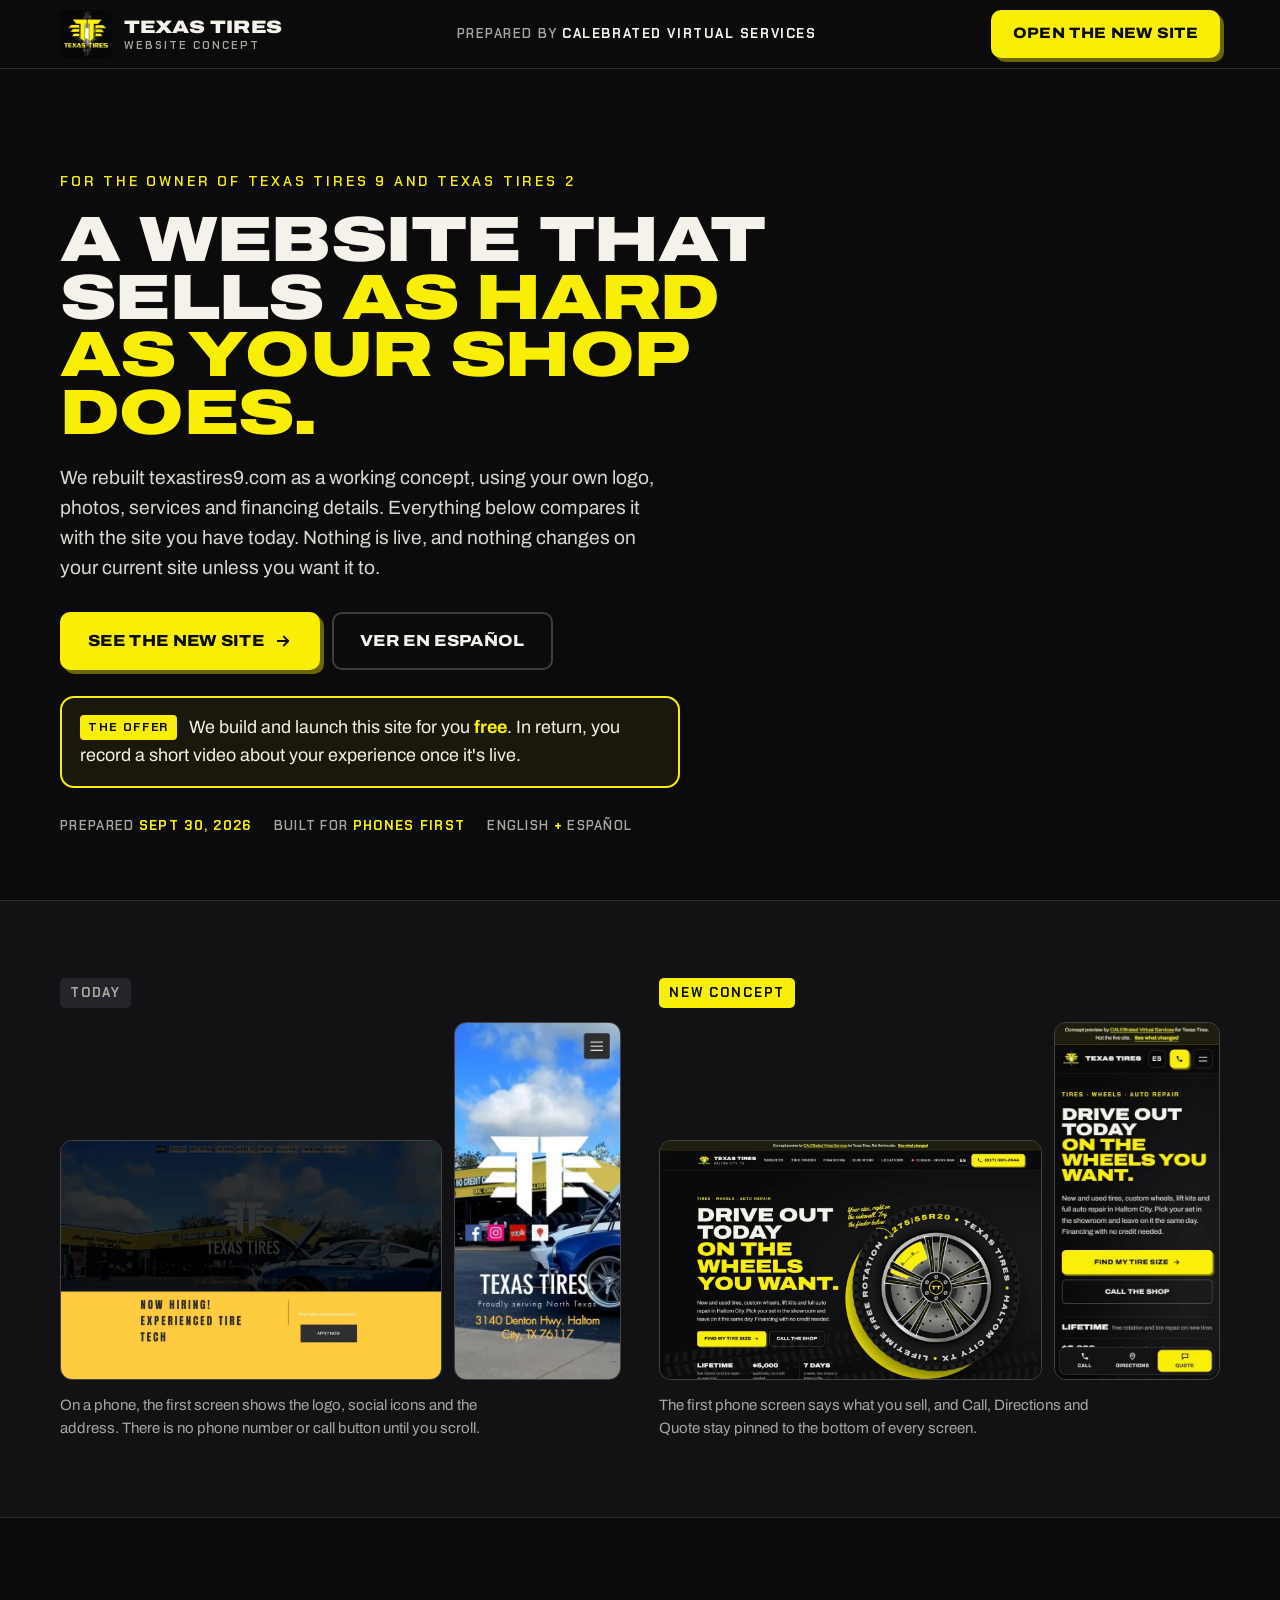
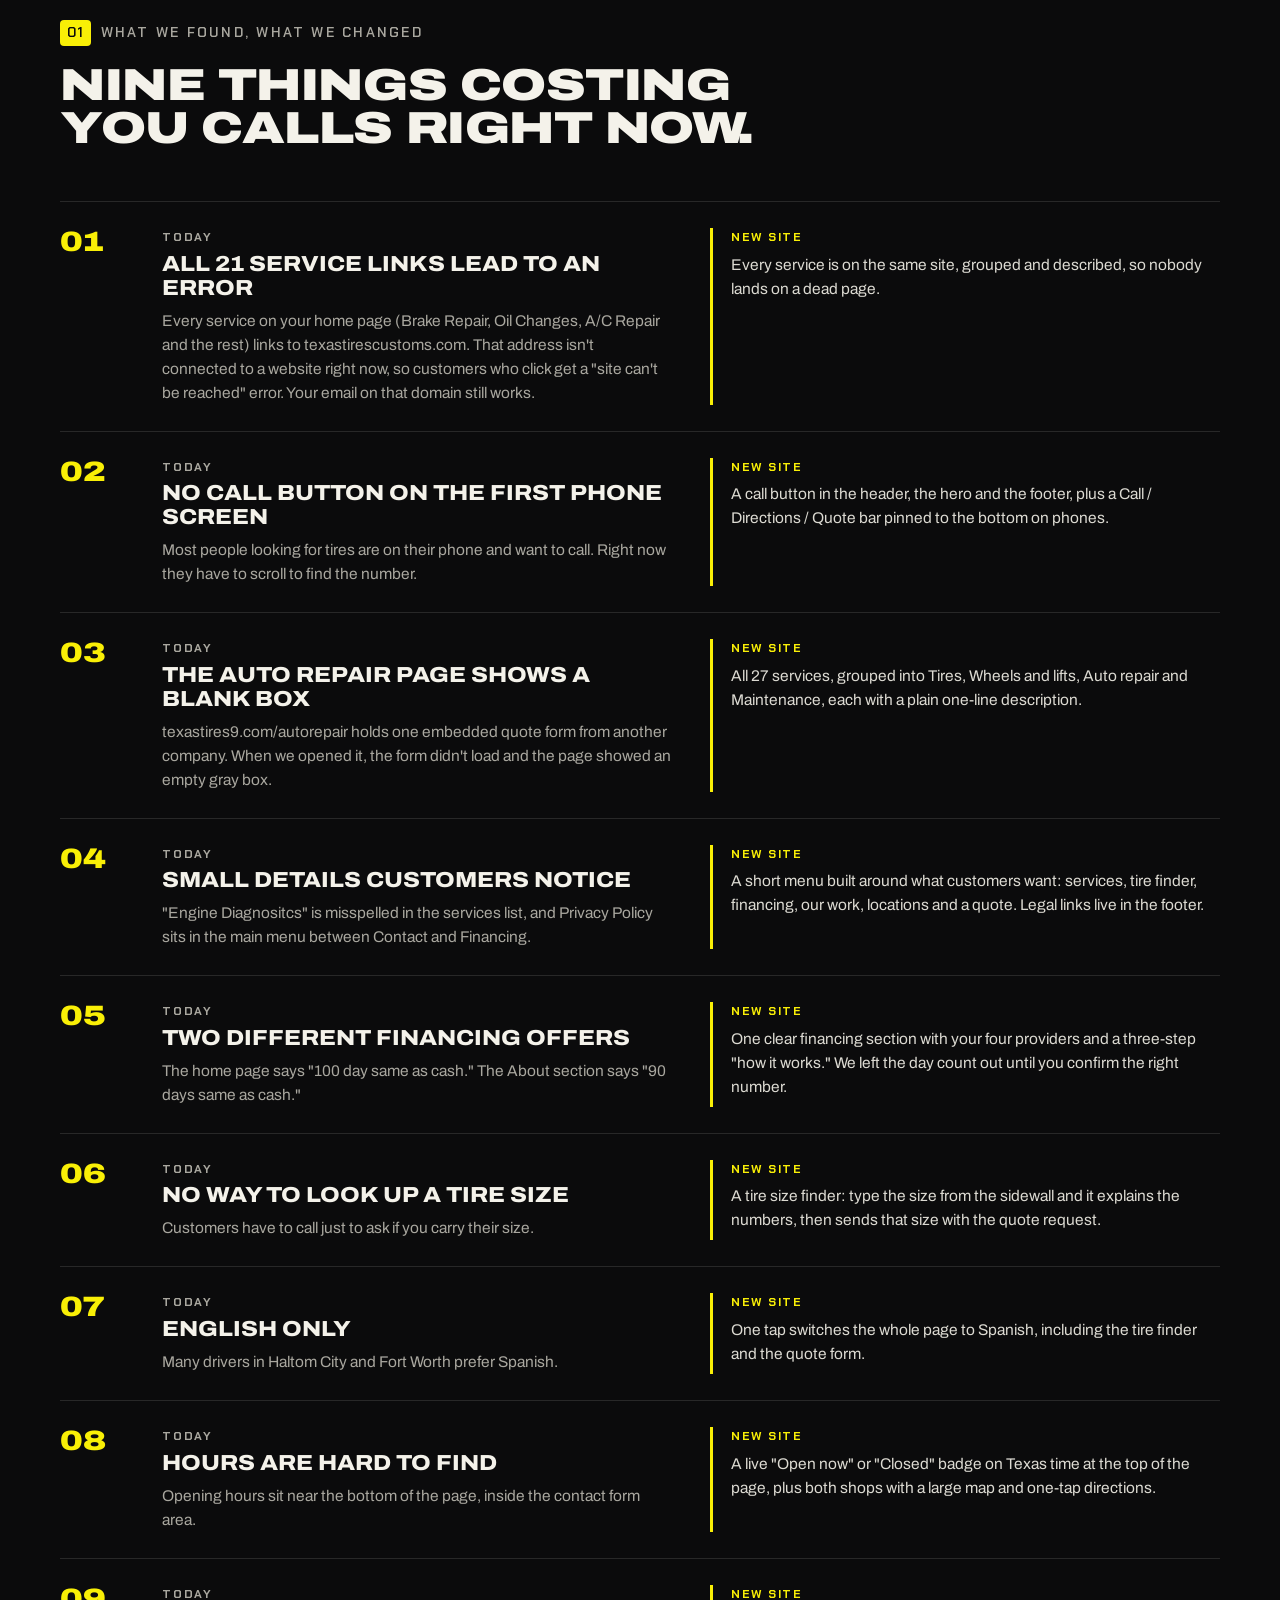
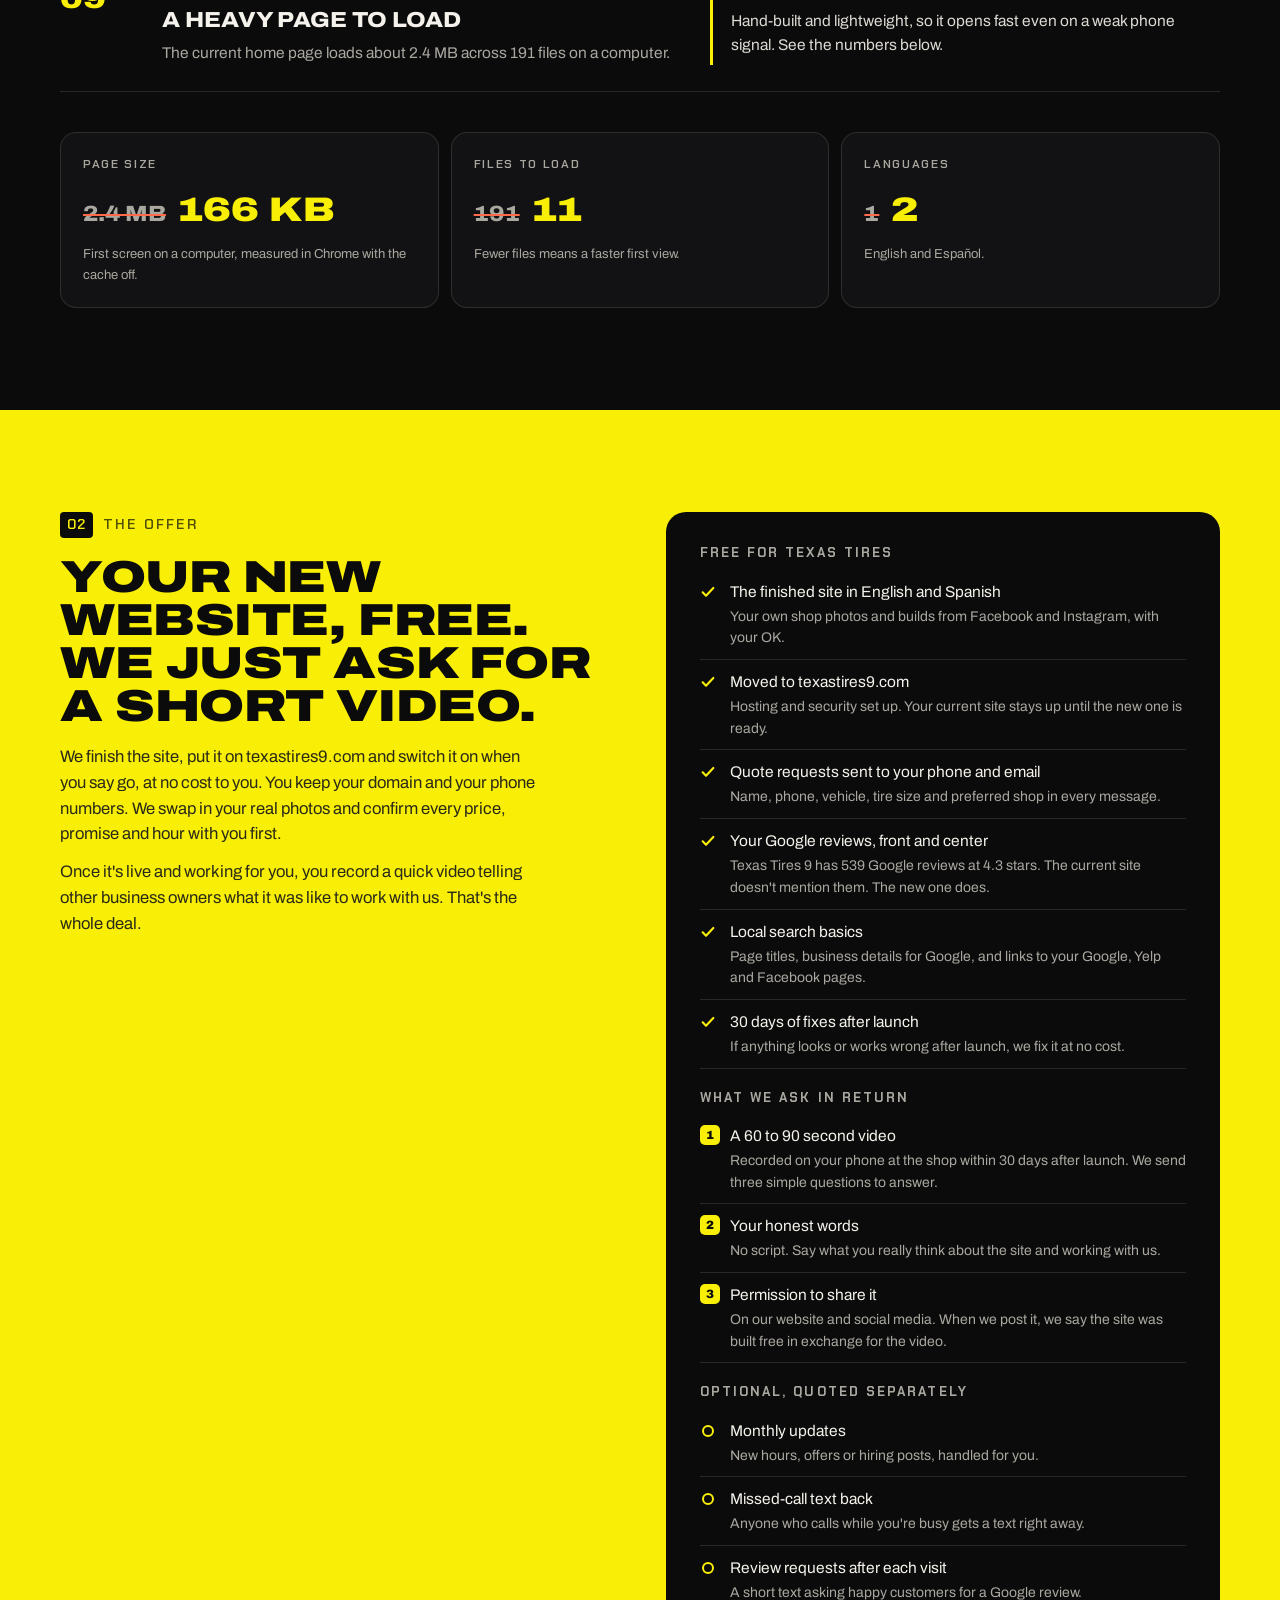
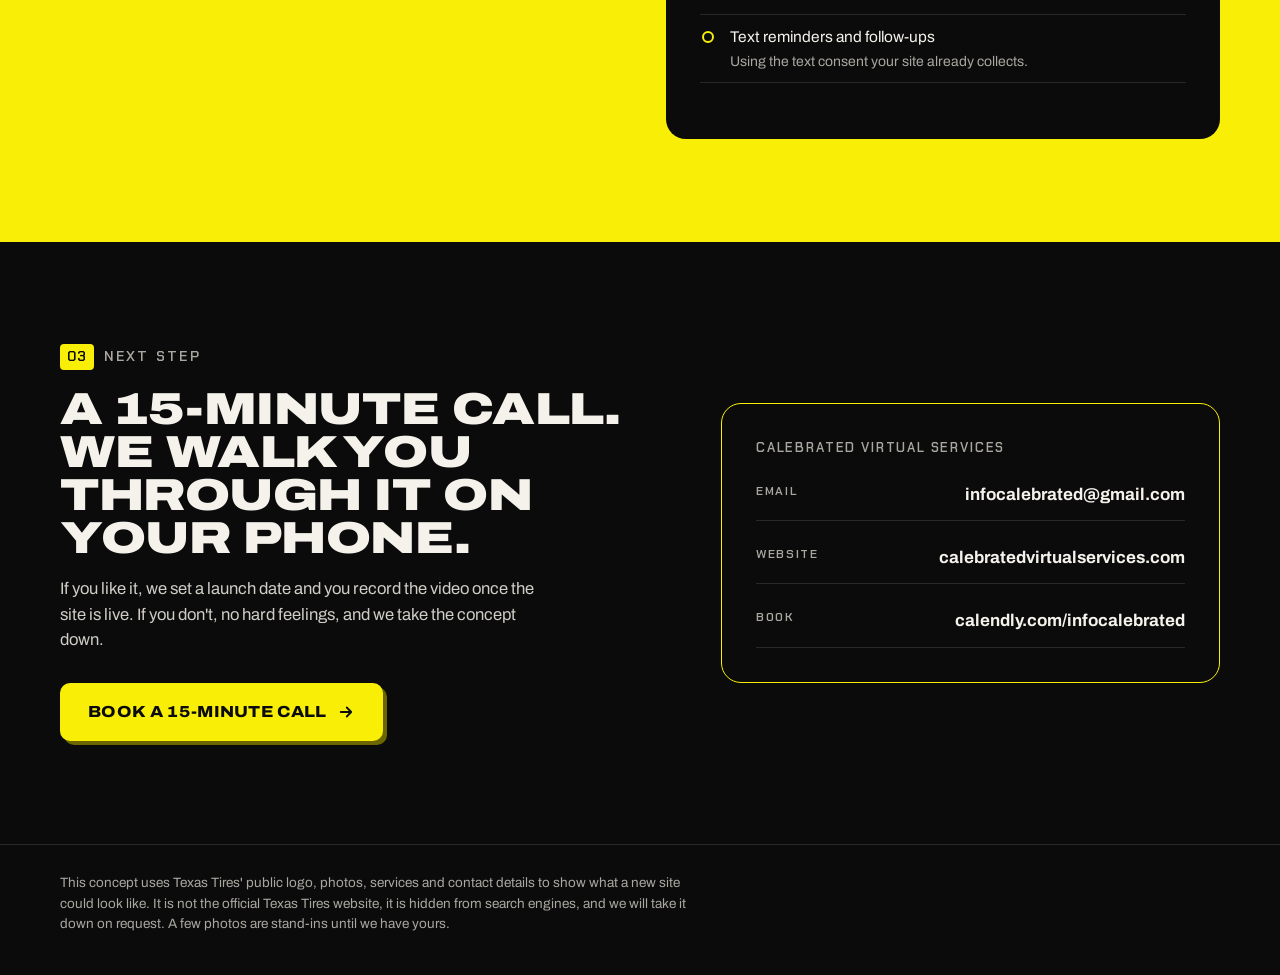
==== pitch.html @ a8a9ee48 "Add Texas Tires website concept and pitch page Spec redesign of texastires9.com with tire size finde" ====
<!doctype html>
<html lang="en">
<head>
<meta charset="utf-8">
<meta name="viewport" content="width=device-width, initial-scale=1">
<title>New Website for Texas Tires | CALEBrated</title>
<meta name="description" content="What changed between the current Texas Tires website and the new concept, and our offer: a free build in exchange for a short video testimonial.">
<meta name="robots" content="noindex, nofollow">
<meta name="theme-color" content="#0b0b0c">
<meta property="og:title" content="A new website for Texas Tires">
<meta property="og:description" content="Before and after, what we fixed, and a free build in exchange for a video testimonial. Prepared by CALEBrated Virtual Services.">
<meta property="og:image" content="/assets/img/og.jpg">
<meta name="twitter:card" content="summary_large_image">
<link rel="icon" href="/favicon.ico?v=2" sizes="any">
<link rel="icon" type="image/png" sizes="32x32" href="/assets/img/icon-32.png?v=2">
<link rel="icon" type="image/png" sizes="192x192" href="/assets/img/icon-192.png?v=2">
<link rel="apple-touch-icon" href="/apple-touch-icon.png?v=2">
<link rel="preconnect" href="https://fonts.googleapis.com">
<link rel="preconnect" href="https://fonts.gstatic.com" crossorigin>
<link rel="stylesheet" href="https://fonts.googleapis.com/css2?family=Archivo:wdth,wght@62..125,400..900&family=Chakra+Petch:wght@500;600;700&family=Yellowtail&display=swap">
<link rel="stylesheet" href="assets/css/styles.css?v=20260930e">
<style>
  .p-top{border-bottom:1px solid var(--line)}
  .p-top .wrap{display:flex;justify-content:space-between;align-items:center;gap:16px;min-height:68px}
  .p-from{font-family:var(--tech);font-weight:600;font-size:13px;letter-spacing:.12em;text-transform:uppercase;color:var(--mute)}
  .p-from b{color:var(--chalk)}
  .p-hero{padding:clamp(56px,8vw,110px) 0 clamp(40px,5vw,64px)}
  .p-hero .display{max-width:15ch;margin:10px 0 22px}
  .p-hero .lede{max-width:56ch}
  .p-meta{display:flex;flex-wrap:wrap;gap:8px 22px;margin-top:28px;font-family:var(--tech);font-weight:600;font-size:13px;letter-spacing:.1em;text-transform:uppercase;color:var(--mute)}
  .p-meta span b{color:var(--hivis)}
  .ba{padding:clamp(40px,6vw,80px) 0;background:var(--asphalt);border-top:1px solid var(--line);border-bottom:1px solid var(--line)}
  .ba-grid{display:grid;grid-template-columns:repeat(2,minmax(0,1fr));gap:clamp(16px,3vw,40px);align-items:start}
  .ba-card{margin:0}
  .ba-card .tag{display:inline-block;font-family:var(--tech);font-weight:700;font-size:13px;letter-spacing:.14em;text-transform:uppercase;padding:5px 10px;border-radius:5px;margin-bottom:14px}
  .ba-card.before .tag{background:var(--steel-2);color:var(--mute)}
  .ba-card.after .tag{background:var(--hivis);color:var(--ink)}
  .ba-shots{display:grid;grid-template-columns:minmax(0,2.3fr) minmax(0,1fr);gap:12px;align-items:end}
  .ba-shots img{border-radius:12px;border:1px solid var(--line-2);width:100%}
  .ba-card figcaption{margin-top:14px;color:var(--mute);font-size:15px;max-width:52ch}
  .fixes{padding:clamp(64px,8vw,110px) 0}
  .fix-list{counter-reset:fix;border-top:1px solid var(--line)}
  .fix{counter-increment:fix;display:grid;grid-template-columns:64px minmax(0,1fr) minmax(0,1fr);gap:clamp(14px,3vw,40px);padding:26px 0;border-bottom:1px solid var(--line)}
  .fix::before{content:counter(fix,decimal-leading-zero);font-family:var(--display);font-weight:900;font-stretch:125%;font-size:28px;color:var(--hivis);line-height:1}
  .fix h3{font-family:var(--display);font-weight:800;font-stretch:112%;text-transform:uppercase;font-size:clamp(18px,1.7vw,22px);line-height:1.1;margin-bottom:8px}
  .fix p{color:var(--mute);font-size:15.5px}
  .fix .now{border-left:3px solid var(--hivis);padding-left:18px}
  .fix .now b{display:block;font-family:var(--tech);font-weight:700;font-size:12px;letter-spacing:.14em;text-transform:uppercase;color:var(--hivis);margin-bottom:6px}
  .fix .now p{color:#dcdad2}
  .fix .was b{display:block;font-family:var(--tech);font-weight:700;font-size:12px;letter-spacing:.14em;text-transform:uppercase;color:var(--mute);margin-bottom:6px}
  .speed{display:grid;grid-template-columns:repeat(3,minmax(0,1fr));gap:12px;margin-top:40px}
  .speed div{border:1px solid var(--line);border-radius:16px;padding:22px;background:var(--asphalt)}
  .speed .k{font-family:var(--tech);font-weight:600;font-size:12px;letter-spacing:.14em;text-transform:uppercase;color:var(--mute)}
  .speed .v{display:flex;align-items:baseline;gap:12px;margin-top:10px;flex-wrap:wrap}
  .speed .old{font-family:var(--display);font-weight:800;font-stretch:112%;font-size:22px;color:var(--mute);text-decoration:line-through;text-decoration-color:#ff6b4a;text-decoration-thickness:2px}
  .speed .new{font-family:var(--display);font-weight:900;font-stretch:125%;font-size:34px;color:var(--hivis)}
  .speed .note{font-size:13px;color:var(--mute);margin-top:8px}
  .offer{background:var(--hivis);color:var(--ink);padding:clamp(64px,8vw,110px) 0}
  .offer-grid{display:grid;grid-template-columns:minmax(0,1fr) minmax(0,1fr);gap:clamp(24px,4vw,56px);align-items:start}
  .offer .h2{color:var(--ink)}
  .offer .body-lg{color:#2a2a18;margin-top:16px}
  .inc{background:var(--ink);color:var(--chalk);border-radius:20px;padding:clamp(22px,3vw,34px)}
  .inc h3{font-family:var(--tech);font-weight:700;font-size:13px;letter-spacing:.16em;text-transform:uppercase;color:var(--mute);margin-bottom:10px}
  .inc ul{margin-bottom:22px}
  .inc li{position:relative;padding:10px 0 10px 30px;border-bottom:1px solid var(--line);font-size:15.5px}
  .inc li::before{content:"";position:absolute;left:0;top:14px;width:16px;height:16px;background:url("data:image/svg+xml,%3Csvg xmlns='http://www.w3.org/2000/svg' viewBox='0 0 24 24'%3E%3Cpath d='M4 12.5l5 5L20 6' fill='none' stroke='%23f9ef06' stroke-width='3.2' stroke-linecap='round' stroke-linejoin='round'/%3E%3C/svg%3E") center/contain no-repeat}
  .inc .addon li::before{background:none;border:2px solid var(--hivis);border-radius:50%;width:12px;height:12px;top:16px;left:2px}
  .inc li span{display:block;color:var(--mute);font-size:14px;margin-top:2px}
  .inc .ask{counter-reset:ask;margin-bottom:22px}
  .inc .ask li{counter-increment:ask}
  .inc .ask li::before{content:counter(ask);background:var(--hivis);color:var(--ink);width:20px;height:20px;border-radius:5px;top:11px;display:grid;place-items:center;font-family:var(--display);font-weight:900;font-size:12px}
  .offer .body-lg+.body-lg{margin-top:12px}
  .offer-flag{margin-top:26px;max-width:62ch;border:2px solid var(--hivis);border-radius:14px;padding:16px 18px;font-size:clamp(16px,1.4vw,18px);color:var(--chalk);background:rgba(249,239,6,.06)}
  .offer-flag b{color:var(--hivis)}
  .offer-tag{display:inline-block;margin-right:8px;font-family:var(--tech);font-weight:700;font-size:12px;letter-spacing:.14em;text-transform:uppercase;background:var(--hivis);color:var(--ink);padding:3px 8px;border-radius:4px;vertical-align:2px}
  .next{padding:clamp(64px,8vw,110px) 0}
  .next-grid{display:grid;grid-template-columns:minmax(0,1.1fr) minmax(0,.9fr);gap:clamp(24px,4vw,56px);align-items:center}
  .contact-card{border:1.5px solid var(--hivis);border-radius:20px;padding:clamp(22px,3vw,34px);display:grid;gap:12px}
  .contact-card a.line{display:flex;justify-content:space-between;gap:12px;padding:12px 0;border-bottom:1px solid var(--line);text-decoration:none}
  .contact-card a.line span{font-family:var(--tech);font-weight:600;font-size:12px;letter-spacing:.14em;text-transform:uppercase;color:var(--mute)}
  .contact-card a.line b{font-weight:700;overflow-wrap:anywhere;text-align:right}
  .contact-card a.line:hover b{color:var(--hivis)}
  .p-foot{border-top:1px solid var(--line);padding:28px 0 40px;color:var(--mute);font-size:13.5px}
  .p-foot p{max-width:80ch}
  @media (max-width:860px){
    .ba-grid,.offer-grid,.next-grid{grid-template-columns:1fr}
    .fix{grid-template-columns:44px 1fr}
    .fix .now{grid-column:2}
    .fix::before{font-size:22px}
    .speed{grid-template-columns:1fr}
    .p-from{display:none}
  }
  @media (max-width:520px){
    .p-top .btn{min-height:40px;padding:0 12px;font-size:12.5px}
    .p-top .brand-text small{display:none}
    .p-top .brand img{width:40px}
    .p-top .brand-text{font-size:14px}
  }
</style>
</head>
<body>
<header class="p-top">
  <div class="wrap">
    <a class="brand" href="index.html" aria-label="Open the new Texas Tires site">
      <img src="assets/img/logo-240.webp" width="56" height="51" alt="">
      <span class="brand-text">Texas Tires<small>Website concept</small></span>
    </a>
    <p class="p-from">Prepared by <b>CALEBrated Virtual Services</b></p>
    <a class="btn btn-hivis" href="index.html">Open the new site</a>
  </div>
</header>

<main>
<section class="p-hero">
  <div class="wrap">
    <p class="kicker">For the owner of Texas Tires 9 and Texas Tires 2</p>
    <h1 class="display">A website that sells <span class="hl">as hard as your shop does.</span></h1>
    <p class="lede">We rebuilt texastires9.com as a working concept, using your own logo, photos, services and financing details. Everything below compares it with the site you have today. Nothing is live, and nothing changes on your current site unless you want it to.</p>
    <div class="cta-row">
      <a class="btn btn-hivis btn-lg" href="index.html"><span>See the new site</span><svg aria-hidden="true" viewBox="0 0 24 24"><path d="M5 12h14M13 6l6 6-6 6"/></svg></a>
      <a class="btn btn-ghost btn-lg" href="index.html?lang=es">Ver en español</a>
    </div>
    <p class="offer-flag"><span class="offer-tag">The offer</span> We build and launch this site for you <b>free</b>. In return, you record a short video about your experience once it's live.</p>
    <div class="p-meta"><span>Prepared <b>Sept 30, 2026</b></span><span>Built for <b>phones first</b></span><span>English <b>+</b> Español</span></div>
  </div>
</section>

<section class="ba" aria-labelledby="ba-title">
  <div class="wrap">
    <h2 id="ba-title" class="sr-only">Before and after</h2>
    <div class="ba-grid">
      <figure class="ba-card before">
        <span class="tag">Today</span>
        <div class="ba-shots">
          <img src="assets/img/pitch/before-desktop.webp" width="1200" height="750" alt="The current Texas Tires website on a computer" loading="lazy" decoding="async">
          <img src="assets/img/pitch/before-mobile.webp" width="390" height="844" alt="The current Texas Tires website on a phone" loading="lazy" decoding="async">
        </div>
        <figcaption>On a phone, the first screen shows the logo, social icons and the address. There is no phone number or call button until you scroll.</figcaption>
      </figure>
      <figure class="ba-card after">
        <span class="tag">New concept</span>
        <div class="ba-shots">
          <img src="assets/img/pitch/after-desktop.webp" width="1200" height="750" alt="The new Texas Tires website concept on a computer" loading="lazy" decoding="async">
          <img src="assets/img/pitch/after-mobile.webp" width="390" height="844" alt="The new Texas Tires website concept on a phone" loading="lazy" decoding="async">
        </div>
        <figcaption>The first phone screen says what you sell, and Call, Directions and Quote stay pinned to the bottom of every screen.</figcaption>
      </figure>
    </div>
  </div>
</section>

<section class="fixes" aria-labelledby="fix-title">
  <div class="wrap">
    <div class="section-head">
      <p class="eyebrow"><span>01</span> <span>What we found, what we changed</span></p>
      <h2 id="fix-title" class="h2">Nine things costing you calls right now.</h2>
    </div>
    <ol class="fix-list">
      <li class="fix"><div class="was"><b>Today</b><h3>All 21 service links lead to an error</h3><p>Every service on your home page (Brake Repair, Oil Changes, A/C Repair and the rest) links to texastirescustoms.com. That address isn't connected to a website right now, so customers who click get a "site can't be reached" error. Your email on that domain still works.</p></div><div class="now"><b>New site</b><p>Every service is on the same site, grouped and described, so nobody lands on a dead page.</p></div></li>
      <li class="fix"><div class="was"><b>Today</b><h3>No call button on the first phone screen</h3><p>Most people looking for tires are on their phone and want to call. Right now they have to scroll to find the number.</p></div><div class="now"><b>New site</b><p>A call button in the header, the hero and the footer, plus a Call / Directions / Quote bar pinned to the bottom on phones.</p></div></li>
      <li class="fix"><div class="was"><b>Today</b><h3>The Auto Repair page shows a blank box</h3><p>texastires9.com/autorepair holds one embedded quote form from another company. When we opened it, the form didn't load and the page showed an empty gray box.</p></div><div class="now"><b>New site</b><p>All 27 services, grouped into Tires, Wheels and lifts, Auto repair and Maintenance, each with a plain one-line description.</p></div></li>
      
      <li class="fix"><div class="was"><b>Today</b><h3>Small details customers notice</h3><p>"Engine Diagnositcs" is misspelled in the services list, and Privacy Policy sits in the main menu between Contact and Financing.</p></div><div class="now"><b>New site</b><p>A short menu built around what customers want: services, tire finder, financing, our work, locations and a quote. Legal links live in the footer.</p></div></li>
      <li class="fix"><div class="was"><b>Today</b><h3>Two different financing offers</h3><p>The home page says "100 day same as cash." The About section says "90 days same as cash."</p></div><div class="now"><b>New site</b><p>One clear financing section with your four providers and a three-step "how it works." We left the day count out until you confirm the right number.</p></div></li>
      <li class="fix"><div class="was"><b>Today</b><h3>No way to look up a tire size</h3><p>Customers have to call just to ask if you carry their size.</p></div><div class="now"><b>New site</b><p>A tire size finder: type the size from the sidewall and it explains the numbers, then sends that size with the quote request.</p></div></li>
      <li class="fix"><div class="was"><b>Today</b><h3>English only</h3><p>Many drivers in Haltom City and Fort Worth prefer Spanish.</p></div><div class="now"><b>New site</b><p>One tap switches the whole page to Spanish, including the tire finder and the quote form.</p></div></li>
      <li class="fix"><div class="was"><b>Today</b><h3>Hours are hard to find</h3><p>Opening hours sit near the bottom of the page, inside the contact form area.</p></div><div class="now"><b>New site</b><p>A live "Open now" or "Closed" badge on Texas time at the top of the page, plus both shops with a large map and one-tap directions.</p></div></li>
      <li class="fix"><div class="was"><b>Today</b><h3>A heavy page to load</h3><p>The current home page loads about 2.4 MB across 191 files on a computer.</p></div><div class="now"><b>New site</b><p>Hand-built and lightweight, so it opens fast even on a weak phone signal. See the numbers below.</p></div></li>
    </ol>
    <div class="speed" aria-label="Page weight comparison">
      <div><p class="k">Page size</p><p class="v"><span class="old">2.4 MB</span><span class="new">166 KB</span></p><p class="note">First screen on a computer, measured in Chrome with the cache off.</p></div>
      <div><p class="k">Files to load</p><p class="v"><span class="old">191</span><span class="new">11</span></p><p class="note">Fewer files means a faster first view.</p></div>
      <div><p class="k">Languages</p><p class="v"><span class="old">1</span><span class="new">2</span></p><p class="note">English and Español.</p></div>
    </div>
  </div>
</section>

<section class="offer" aria-labelledby="offer-title">
  <div class="wrap offer-grid">
    <div>
      <p class="eyebrow dark"><span>02</span> <span>The offer</span></p>
      <h2 id="offer-title" class="h2">Your new website, free. We just ask for a short video.</h2>
      <p class="body-lg">We finish the site, put it on texastires9.com and switch it on when you say go, at no cost to you. You keep your domain and your phone numbers. We swap in your real photos and confirm every price, promise and hour with you first.</p>
      <p class="body-lg">Once it's live and working for you, you record a quick video telling other business owners what it was like to work with us. That's the whole deal.</p>
    </div>
    <div class="inc">
      <h3>Free for Texas Tires</h3>
      <ul>
        <li>The finished site in English and Spanish<span>Your own shop photos and builds from Facebook and Instagram, with your OK.</span></li>
        <li>Moved to texastires9.com<span>Hosting and security set up. Your current site stays up until the new one is ready.</span></li>
        <li>Quote requests sent to your phone and email<span>Name, phone, vehicle, tire size and preferred shop in every message.</span></li>
        <li>Your Google reviews, front and center<span>Texas Tires 9 has 539 Google reviews at 4.3 stars. The current site doesn't mention them. The new one does.</span></li>
        <li>Local search basics<span>Page titles, business details for Google, and links to your Google, Yelp and Facebook pages.</span></li>
        <li>30 days of fixes after launch<span>If anything looks or works wrong after launch, we fix it at no cost.</span></li>
      </ul>
      <h3>What we ask in return</h3>
      <ol class="ask">
        <li>A 60 to 90 second video<span>Recorded on your phone at the shop within 30 days after launch. We send three simple questions to answer.</span></li>
        <li>Your honest words<span>No script. Say what you really think about the site and working with us.</span></li>
        <li>Permission to share it<span>On our website and social media. When we post it, we say the site was built free in exchange for the video.</span></li>
      </ol>
      <h3>Optional, quoted separately</h3>
      <ul class="addon">
        <li>Monthly updates<span>New hours, offers or hiring posts, handled for you.</span></li>
        <li>Missed-call text back<span>Anyone who calls while you're busy gets a text right away.</span></li>
        <li>Review requests after each visit<span>A short text asking happy customers for a Google review.</span></li>
        <li>Text reminders and follow-ups<span>Using the text consent your site already collects.</span></li>
      </ul>
    </div>
  </div>
</section>

<section class="next" aria-labelledby="next-title">
  <div class="wrap next-grid">
    <div>
      <p class="eyebrow"><span>03</span> <span>Next step</span></p>
      <h2 id="next-title" class="h2">A 15-minute call. We walk you through it on your phone.</h2>
      <p class="body-lg" style="margin-top:16px">If you like it, we set a launch date and you record the video once the site is live. If you don't, no hard feelings, and we take the concept down.</p>
      <div class="cta-row">
        <a class="btn btn-hivis btn-lg" href="https://calendly.com/infocalebrated" target="_blank" rel="noopener"><span>Book a 15-minute call</span><svg aria-hidden="true" viewBox="0 0 24 24"><path d="M5 12h14M13 6l6 6-6 6"/></svg></a>
      </div>
    </div>
    <div class="contact-card">
      <p class="label">CALEBrated Virtual Services</p>
      <a class="line" href="mailto:infocalebrated@gmail.com?subject=Texas%20Tires%20website"><span>Email</span><b>infocalebrated@gmail.com</b></a>
      <a class="line" href="https://calebratedvirtualservices.com/" target="_blank" rel="noopener"><span>Website</span><b>calebratedvirtualservices.com</b></a>
      <a class="line" href="https://calendly.com/infocalebrated" target="_blank" rel="noopener"><span>Book</span><b>calendly.com/infocalebrated</b></a>
    </div>
  </div>
</section>
</main>

<footer class="p-foot">
  <div class="wrap">
    <p>This concept uses Texas Tires' public logo, photos, services and contact details to show what a new site could look like. It is not the official Texas Tires website, it is hidden from search engines, and we will take it down on request. A few photos are stand-ins until we have yours.</p>
  </div>
</footer>
</body>
</html>
---- assets/css/styles.css ----
/* Texas Tires concept. Brand: logo black + hi-vis yellow sampled from the logo (#f9ef06). */
:root{
  --ink:#0b0b0c;
  --asphalt:#121214;
  --steel:#1b1c1f;
  --steel-2:#24252a;
  --line:rgba(244,242,234,.12);
  --line-2:rgba(244,242,234,.22);
  --chalk:#f4f2ea;
  --mute:#a9a79f;
  --hivis:#f9ef06;
  --hivis-2:#fff75a;
  --hivis-ink:#0b0b0c;
  --radius:14px;
  --wrap:1240px;
  --gutter:clamp(16px,4vw,40px);
  --display:"Archivo","Arial Narrow",system-ui,sans-serif;
  --body:"Archivo",system-ui,-apple-system,"Segoe UI",sans-serif;
  --tech:"Chakra Petch","Archivo",system-ui,sans-serif;
  --hand:"Yellowtail","Brush Script MT",cursive;
  --header-h:76px;
}
*,*::before,*::after{box-sizing:border-box}
html{-webkit-text-size-adjust:100%;scroll-padding-top:calc(var(--header-h) + 12px)}
@media (prefers-reduced-motion:no-preference){html{scroll-behavior:smooth}}
body{margin:0;background:var(--ink);color:var(--chalk);font-family:var(--body);font-size:17px;line-height:1.55;font-stretch:100%;-webkit-font-smoothing:antialiased;overflow-x:hidden}
img{max-width:100%;height:auto;display:block}
a{color:inherit}
button,input,select,textarea{font:inherit;color:inherit}
h1,h2,h3{margin:0;line-height:1.02}
p{margin:0}
ul,ol{margin:0;padding:0;list-style:none}
:focus-visible{outline:3px solid var(--hivis);outline-offset:3px;border-radius:6px}
.sr-only{position:absolute;width:1px;height:1px;overflow:hidden;clip:rect(0 0 0 0);white-space:nowrap}
.skip{position:absolute;left:12px;top:-60px;z-index:100;background:var(--hivis);color:var(--ink);padding:10px 14px;border-radius:8px;font-weight:700}
.skip:focus{top:12px}
.wrap{width:100%;max-width:var(--wrap);margin:0 auto;padding:0 var(--gutter)}
svg{fill:none}

/* ---------- type ---------- */
.display,.h2,.display-sm,.promise-line,.panel-word{font-family:var(--display);font-weight:900;font-stretch:125%;text-transform:uppercase;letter-spacing:-.01em}
.display{font-size:clamp(40px,5vw,76px);line-height:.9}
.h2{font-size:clamp(30px,3.5vw,50px);line-height:.96;max-width:20ch}
.display-sm{font-size:clamp(40px,4.6vw,66px);line-height:.92;font-stretch:112%}
.hl{color:var(--hivis)}
.lede{font-size:clamp(17px,1.5vw,20px);color:#d9d7cf;max-width:46ch}
.body-lg{font-size:clamp(16px,1.3vw,19px);color:#cfcdc5;max-width:48ch}
.eyebrow{font-family:var(--tech);font-weight:600;font-size:14px;letter-spacing:.16em;text-transform:uppercase;color:var(--mute);display:flex;gap:10px;align-items:center;margin-bottom:18px}
.eyebrow span:first-child{color:var(--ink);background:var(--hivis);padding:2px 7px;border-radius:4px;letter-spacing:.06em}
.eyebrow.dark{color:rgba(11,11,12,.7)}
.eyebrow.dark span:first-child{background:var(--ink);color:var(--hivis)}
.label{font-family:var(--tech);font-weight:600;font-size:13px;letter-spacing:.14em;text-transform:uppercase;color:var(--mute)}
.hand{font-family:var(--hand);color:var(--hivis);font-size:30px;line-height:1}

/* ---------- buttons ---------- */
.btn{display:inline-flex;align-items:center;justify-content:center;gap:10px;min-height:48px;padding:0 20px;border-radius:10px;font-family:var(--display);font-weight:800;font-stretch:112%;font-size:15px;letter-spacing:.02em;text-transform:uppercase;text-decoration:none;border:2px solid transparent;cursor:pointer;transition:transform .18s ease,background-color .18s ease,box-shadow .18s ease,color .18s ease;white-space:nowrap}
.btn svg{width:18px;height:18px;stroke:currentColor;stroke-width:2.4;stroke-linecap:round;stroke-linejoin:round;transition:transform .18s ease}
.btn:hover svg{transform:translateX(3px)}
.btn-lg{min-height:58px;padding:0 26px;font-size:16px}
.btn-block{width:100%}
.btn-hivis{background:var(--hivis);color:var(--hivis-ink);box-shadow:4px 4px 0 #6b6600}
.btn-hivis:hover{transform:translate(-2px,-2px);box-shadow:6px 6px 0 #6b6600}
.btn-hivis:active{transform:translate(2px,2px);box-shadow:1px 1px 0 #6b6600}
.btn-ghost{border-color:var(--line-2);color:var(--chalk);background:transparent}
.btn-ghost:hover{border-color:var(--chalk);background:rgba(244,242,234,.06)}
.btn-ink{background:var(--ink);color:var(--hivis);box-shadow:4px 4px 0 rgba(11,11,12,.35)}
.btn-ink:hover{transform:translate(-2px,-2px);box-shadow:6px 6px 0 rgba(11,11,12,.35)}
.btn-call svg{fill:currentColor;stroke:none}

/* ---------- concept bar ---------- */
.concept-bar{background:#1d1d10;border-bottom:1px solid rgba(249,239,6,.25);color:#e9e6c6;font-size:13px;text-align:center;padding:7px var(--gutter)}
.concept-bar a{color:var(--hivis);text-underline-offset:3px}
.concept-link{font-weight:700;margin-left:6px}

/* ---------- header ---------- */
.site-header{position:sticky;top:0;z-index:50;background:rgba(11,11,12,.86);backdrop-filter:saturate(140%) blur(10px);-webkit-backdrop-filter:saturate(140%) blur(10px);border-bottom:1px solid var(--line)}
.header-row{display:flex;align-items:center;gap:18px;min-height:var(--header-h)}
.brand{display:flex;align-items:center;gap:12px;text-decoration:none;flex:none}
.brand img{width:52px;height:auto;border-radius:6px}
.brand-text{font-family:var(--display);font-weight:900;font-stretch:125%;text-transform:uppercase;font-size:18px;line-height:1;letter-spacing:.01em}
.brand-text small{display:block;font-family:var(--tech);font-weight:600;font-stretch:100%;font-size:11px;letter-spacing:.18em;color:var(--mute);margin-top:4px}
.nav{display:flex;gap:4px;margin-left:auto}
.nav a{white-space:nowrap;font-family:var(--tech);font-weight:600;font-size:14px;letter-spacing:.08em;text-transform:uppercase;text-decoration:none;padding:10px 12px;border-radius:8px;color:#d6d4cc;transition:color .15s,background-color .15s}
.nav a:hover{color:var(--hivis);background:rgba(249,239,6,.07)}
.nav .nav-quote{display:none}
.header-actions{display:flex;align-items:center;gap:10px}
.status{display:inline-flex;align-items:center;gap:8px;font-family:var(--tech);font-weight:600;font-size:13px;letter-spacing:.06em;text-transform:uppercase;color:#d6d4cc;white-space:nowrap}
.status i{width:9px;height:9px;border-radius:50%;background:#6b6b66;flex:none}
.status.is-open i{background:#35e07a;box-shadow:0 0 0 0 rgba(53,224,122,.55);animation:ping 2.2s infinite}
.status.is-closed i{background:#ff6b4a}
@keyframes ping{0%{box-shadow:0 0 0 0 rgba(53,224,122,.5)}70%{box-shadow:0 0 0 9px rgba(53,224,122,0)}100%{box-shadow:0 0 0 0 rgba(53,224,122,0)}}
.lang{min-height:40px;min-width:44px;border-radius:8px;border:1.5px solid var(--line-2);background:transparent;font-family:var(--tech);font-weight:700;letter-spacing:.08em;cursor:pointer}
.lang:hover{border-color:var(--hivis);color:var(--hivis)}
.menu-btn{display:none;width:46px;height:44px;border-radius:10px;border:1.5px solid var(--line-2);background:transparent;cursor:pointer;position:relative}
.menu-btn span{position:absolute;left:12px;right:12px;height:2px;background:var(--chalk);transition:transform .2s}
.menu-btn span:first-child{top:16px}
.menu-btn span:last-child{top:25px}
.menu-btn[aria-expanded="true"] span:first-child{transform:translateY(4.5px) rotate(45deg)}
.menu-btn[aria-expanded="true"] span:last-child{transform:translateY(-4.5px) rotate(-45deg)}

/* ---------- hero ---------- */
.hero{position:relative;overflow:hidden;padding:clamp(40px,7vw,96px) 0 clamp(56px,7vw,110px);background:radial-gradient(120% 90% at 85% 40%,#1c1c1f 0%,var(--ink) 60%)}
.tracks{position:absolute;inset:0;width:100%;height:100%;color:#17171a;pointer-events:none}
.track{transform-box:fill-box}
.track.t1{y:58%;transform:rotate(-7deg);transform-origin:100% 0}
.track.t2{y:calc(58% + 150px);transform:rotate(-7deg);transform-origin:100% 0}
.hero-grid{position:relative;display:grid;grid-template-columns:minmax(0,1.05fr) minmax(0,.95fr);gap:clamp(24px,4vw,56px);align-items:center}
.kicker{font-family:var(--tech);font-weight:600;letter-spacing:.2em;text-transform:uppercase;color:var(--hivis);font-size:14px;margin-bottom:18px}
.hero h1{margin-bottom:24px}
.hero h1 .hl{display:block}
.cta-row{display:flex;flex-wrap:wrap;gap:12px;margin-top:30px}
.proof{display:grid;grid-template-columns:repeat(3,minmax(0,1fr));gap:0;margin-top:40px;border-top:1px solid var(--line)}
.proof li{padding:16px 16px 0 0;font-size:14px;line-height:1.4;color:var(--mute)}
.proof li+li{padding-left:16px;border-left:1px solid var(--line)}
.proof b{display:block;font-family:var(--display);font-stretch:125%;font-weight:900;text-transform:uppercase;font-size:22px;color:var(--chalk);margin-bottom:4px;letter-spacing:0}
.hero-wheel{position:relative;justify-self:end;width:min(640px,48vw);aspect-ratio:1;margin-right:calc(var(--gutter) * -1.6)}
.wheel-halo{position:absolute;inset:3%;border-radius:50%;background:var(--hivis);transform:translate(-7%,6%)}
.wheel{position:relative;width:100%;height:100%;filter:drop-shadow(0 30px 40px rgba(0,0,0,.55));--rot:0deg}
.wheel .spin{transform-box:view-box;transform-origin:50% 50%;transform:rotate(var(--rot))}
.sidewall{font-family:var(--display);font-weight:900;font-stretch:125%;font-size:25px;letter-spacing:2px;fill:#e9e7df;fill-opacity:.9;paint-order:stroke;stroke:#050506;stroke-width:2px}
.sidewall .dot{fill:#f9ef06}
.sidewall .size-on-wheel{fill:var(--hivis);stroke:none}
.cap{font-family:var(--display);font-weight:900;font-stretch:125%;font-size:19px;fill:var(--hivis)}
.wheel-note{position:absolute;left:-2%;top:1%;font-family:var(--hand);font-size:26px;color:var(--hivis);transform:rotate(-5deg);max-width:15ch;line-height:1.05;text-shadow:0 2px 12px rgba(0,0,0,.8);margin:0}
.note-arrow{display:block;width:74px;height:52px;margin:4px 0 0 60%;stroke:var(--hivis);stroke-width:2.4;stroke-linecap:round;stroke-linejoin:round}

/* ---------- sign band ---------- */
.signband{background:var(--hivis);color:var(--ink);border-top:3px solid var(--ink);border-bottom:3px solid var(--ink)}
.signband-row{display:flex;align-items:center;gap:22px;padding-top:16px;padding-bottom:16px}
.signband .script{font-family:var(--hand);font-size:34px;line-height:1;white-space:nowrap;flex:none}
.signband ul{display:flex;flex-wrap:wrap;gap:10px}
.signband li{font-family:var(--display);font-weight:900;font-stretch:112%;font-size:14px;text-transform:uppercase;letter-spacing:.02em;background:var(--ink);color:var(--hivis);padding:7px 11px;border-radius:4px}
.signband li.inv{background:var(--ink);color:#fff;display:inline-flex;align-items:center;gap:6px}
.signband li.inv svg{width:18px;height:18px;stroke:var(--hivis);stroke-width:3.4;stroke-linecap:round;stroke-linejoin:round}

/* ---------- decoder ---------- */
section{position:relative}
.decoder,.services,.terrain,.work,.locations,.quote{padding:clamp(72px,9vw,128px) 0}
.decoder{background:var(--asphalt);border-bottom:1px solid var(--line)}
.decoder-grid{display:grid;grid-template-columns:minmax(0,.9fr) minmax(0,1.1fr);gap:clamp(32px,5vw,72px);align-items:center}
.decoder-copy .h2{margin-bottom:18px}
.size-form{margin-top:30px}
.size-field{position:relative;margin-top:8px}
.size-field input{width:100%;height:76px;border-radius:12px;border:2px solid var(--line-2);background:var(--ink);padding:0 64px 0 22px;font-family:var(--display);font-weight:900;font-stretch:125%;font-size:clamp(26px,3vw,36px);letter-spacing:.02em;text-transform:uppercase;color:var(--hivis);transition:border-color .15s}
.size-field input:focus{outline:none;border-color:var(--hivis)}
.size-field input:focus-visible{outline:3px solid rgba(249,239,6,.35);outline-offset:2px}
.size-state{position:absolute;right:20px;top:50%;width:28px;height:28px;margin-top:-14px;border-radius:50%}
.size-state.ok{background:var(--hivis) url("data:image/svg+xml,%3Csvg xmlns='http://www.w3.org/2000/svg' viewBox='0 0 24 24'%3E%3Cpath d='M5 12.5l4.5 4.5L19 7' fill='none' stroke='%230b0b0c' stroke-width='3' stroke-linecap='round' stroke-linejoin='round'/%3E%3C/svg%3E") center/18px no-repeat}
.size-state.bad{border:2px dashed var(--mute)}
.help{font-size:14px;color:var(--mute);margin-top:10px}
.chips{display:flex;flex-wrap:wrap;gap:8px;margin-top:18px}
.chip{border:1.5px solid var(--line-2);background:transparent;border-radius:999px;padding:8px 14px;font-family:var(--tech);font-weight:600;font-size:14px;letter-spacing:.04em;cursor:pointer;transition:border-color .15s,color .15s,background-color .15s}
.chip:hover,.chip[aria-pressed="true"]{border-color:var(--hivis);color:var(--hivis);background:rgba(249,239,6,.06)}
.decoder-visual{position:relative;background:var(--ink);border:1px solid var(--line);border-radius:22px;padding:clamp(18px,3vw,32px)}
.decoder-visual .hand{position:absolute;top:-18px;right:24px;transform:rotate(-4deg);background:var(--asphalt);padding:0 10px}
.arc{width:100%;height:auto;display:block;border-radius:12px}
.arc-text{font-family:var(--display);font-weight:900;font-stretch:125%;font-size:62px;letter-spacing:3px}
.arc-text tspan{fill:#e9e7df;stroke:#050506;stroke-width:1.2px;paint-order:stroke;transition:fill .2s}
.arc-text tspan.on{fill:var(--hivis);stroke:none}
.specs{display:grid;grid-template-columns:repeat(2,minmax(0,1fr));gap:10px;margin:18px 0 0}
.spec{border:1px solid var(--line);border-radius:12px;padding:14px 16px;cursor:default;transition:border-color .2s,background-color .2s}
.spec:hover,.spec:focus-visible,.spec.on{border-color:rgba(249,239,6,.6);background:rgba(249,239,6,.05)}
.spec dt{font-family:var(--tech);font-weight:600;font-size:12px;letter-spacing:.14em;text-transform:uppercase;color:var(--mute)}
.spec dd{margin:4px 0 0}
.spec b{display:block;font-family:var(--display);font-weight:900;font-stretch:125%;font-size:28px;line-height:1.05;color:var(--chalk)}
.spec.on b{color:var(--hivis)}
.spec span{display:block;font-size:14px;color:var(--mute);margin-top:2px}
.decoder-cta{display:flex;flex-wrap:wrap;gap:10px;margin-top:18px}

/* ---------- services ---------- */
.section-head{margin-bottom:clamp(32px,4vw,56px)}
.section-head.split{display:grid;grid-template-columns:minmax(0,1.1fr) minmax(0,.9fr);gap:32px;align-items:end}
.svc-tabs{display:grid;grid-template-columns:repeat(4,minmax(0,1fr));border:1px solid var(--line);border-radius:14px;overflow:hidden;margin-bottom:28px}
.svc-tab{display:flex;justify-content:space-between;align-items:baseline;gap:10px;padding:20px 22px;background:transparent;border:0;border-right:1px solid var(--line);cursor:pointer;text-align:left;transition:background-color .2s,color .2s}
.svc-tab:last-child{border-right:0}
.svc-tab .t{font-family:var(--display);font-weight:900;font-stretch:112%;text-transform:uppercase;font-size:clamp(15px,1.35vw,19px)}
.svc-tab .c{font-family:var(--tech);font-weight:600;font-size:13px;color:var(--mute)}
.svc-tab:hover{background:var(--steel)}
.svc-tab[aria-selected="true"]{background:var(--hivis);color:var(--ink)}
.svc-tab[aria-selected="true"] .c{color:rgba(11,11,12,.6)}
.svc-panel{display:grid;grid-template-columns:minmax(0,.8fr) minmax(0,1.2fr);gap:clamp(24px,4vw,56px);align-items:start}
.svc-panel[hidden]{display:none}
.svc-panel.enter .svc-list li{animation:rise .5s cubic-bezier(.2,.7,.2,1) both}
.svc-panel.enter .svc-list li:nth-child(2){animation-delay:.03s}.svc-panel.enter .svc-list li:nth-child(3){animation-delay:.06s}.svc-panel.enter .svc-list li:nth-child(4){animation-delay:.09s}.svc-panel.enter .svc-list li:nth-child(5){animation-delay:.12s}.svc-panel.enter .svc-list li:nth-child(6){animation-delay:.15s}.svc-panel.enter .svc-list li:nth-child(7){animation-delay:.18s}.svc-panel.enter .svc-list li:nth-child(8){animation-delay:.21s}
@keyframes rise{from{opacity:0;transform:translateY(10px)}to{opacity:1;transform:none}}
.svc-media{margin:0;position:sticky;top:calc(var(--header-h) + 24px);border-radius:20px;overflow:hidden;aspect-ratio:1/1;background:var(--steel)}
.svc-media.disc{background:radial-gradient(circle at 50% 55%,var(--hivis) 0 57%,transparent 57.3%),var(--steel);display:grid;place-items:center}
.svc-media.disc img{width:82%;filter:drop-shadow(0 24px 30px rgba(0,0,0,.45))}
.svc-media.photo img{width:100%;height:100%;object-fit:cover}
.svc-list{display:grid;grid-template-columns:repeat(2,minmax(0,1fr));gap:0 28px;counter-reset:svc}
.svc-list li{counter-increment:svc;padding:18px 0 20px;border-top:1px solid var(--line);position:relative;padding-left:44px}
.svc-list li::before{content:counter(svc,decimal-leading-zero);position:absolute;left:0;top:21px;font-family:var(--tech);font-weight:700;font-size:13px;color:var(--hivis)}
.svc-list h3{font-family:var(--display);font-weight:800;font-stretch:112%;text-transform:uppercase;font-size:19px;letter-spacing:.01em;margin-bottom:6px}
.svc-list p{font-size:15px;color:var(--mute);line-height:1.5}

/* ---------- terrain ---------- */
.terrain{background:var(--asphalt);border-top:1px solid var(--line);border-bottom:1px solid var(--line)}
.panels{display:flex;gap:12px;height:clamp(380px,46vw,560px)}
.panel{position:relative;flex:1;min-width:0;border-radius:18px;overflow:hidden;background:var(--steel);transition:flex-grow .6s cubic-bezier(.2,.7,.2,1);outline-offset:4px}
.panel img{position:absolute;inset:0;width:100%;height:100%;object-fit:cover;transition:transform .8s cubic-bezier(.2,.7,.2,1),filter .4s}
.panel::after{content:"";position:absolute;inset:0;background:linear-gradient(180deg,rgba(11,11,12,0) 35%,rgba(11,11,12,.88) 100%)}
.panel-body{position:absolute;left:0;right:0;bottom:0;z-index:1;padding:clamp(18px,2.4vw,30px)}
.panel-word{font-size:clamp(34px,3.9vw,60px);line-height:.85;color:var(--chalk)}
.panel p{max-width:34ch;color:#e3e1d9;font-size:15px;margin-top:10px;opacity:0;transform:translateY(8px);transition:opacity .35s,transform .35s}
.panels:hover .panel,.panels:focus-within .panel{flex-grow:.8}
.panels .panel:hover,.panels .panel:focus-within,.panels .panel:focus{flex-grow:1.9}
.panel:hover img,.panel:focus img{transform:scale(1.04)}
.panel:hover p,.panel:focus p,.panel:focus-within p{opacity:1;transform:none}
.panel:hover .panel-word,.panel:focus .panel-word{color:var(--hivis)}

/* ---------- promise ---------- */
.promise{padding:clamp(80px,10vw,150px) 0;background:
  repeating-linear-gradient(-62deg,transparent 0 22px,rgba(255,255,255,.018) 22px 38px),var(--ink)}
.promise-grid{max-width:1100px}
.promise-line{font-size:clamp(36px,5.6vw,84px);line-height:.92}
.promise-line .hl{display:inline-block;background:var(--hivis);color:var(--ink);padding:0 .14em;transform:rotate(-1.5deg);margin-top:.08em}
.promise-sub{margin-top:28px;font-size:clamp(16px,1.4vw,19px);color:var(--mute);max-width:52ch}

/* ---------- finance ---------- */
.finance{background:var(--hivis);color:var(--ink);padding:clamp(72px,9vw,128px) 0;overflow:hidden}
.finance-grid{display:grid;grid-template-columns:minmax(0,1.05fr) minmax(0,.95fr);gap:clamp(32px,5vw,72px);align-items:start}
.finance .body-lg{color:#2a2a18;margin-top:20px}
.display-sm .check{display:inline-block;width:.8em;height:.8em;stroke:var(--ink);stroke-width:3.6;stroke-linecap:round;stroke-linejoin:round;vertical-align:-.06em}
.fin-points{display:grid;grid-template-columns:repeat(2,minmax(0,1fr));gap:8px 18px;margin-top:26px;max-width:520px}
.fin-points li{font-family:var(--display);font-weight:800;font-stretch:112%;text-transform:uppercase;font-size:15px;padding-left:24px;position:relative}
.fin-points li::before{content:"";position:absolute;left:0;top:.35em;width:13px;height:13px;background:var(--ink);clip-path:polygon(0 0,100% 50%,0 100%)}
.taped{position:relative;margin:44px 0 0;width:min(360px,80%);transform:rotate(-3deg);background:#fff;padding:10px 10px 12px;box-shadow:0 18px 30px rgba(0,0,0,.18)}
.taped::before{content:"";position:absolute;top:-14px;left:50%;width:92px;height:26px;margin-left:-46px;background:rgba(255,255,255,.55);border:1px solid rgba(0,0,0,.06);transform:rotate(4deg)}
.taped img{border-radius:2px}
.hand-dark{font-family:var(--hand);font-size:24px;color:var(--ink);margin-top:6px;text-align:center}
.ticket{background:var(--ink);color:var(--chalk);border-radius:20px;padding:clamp(22px,3vw,34px);position:relative;box-shadow:10px 10px 0 rgba(11,11,12,.22)}
.ticket::before,.ticket::after{content:"";position:absolute;top:74px;width:26px;height:26px;border-radius:50%;background:var(--hivis)}
.ticket::before{left:-13px}.ticket::after{right:-13px}
.ticket-head{display:flex;justify-content:space-between;font-family:var(--tech);font-weight:700;font-size:13px;letter-spacing:.16em;text-transform:uppercase;color:var(--mute);padding-bottom:22px;border-bottom:2px dashed var(--line-2);margin-bottom:8px}
.steps li{display:grid;grid-template-columns:52px 1fr;gap:14px;padding:18px 0;border-bottom:1px solid var(--line)}
.steps .n{width:44px;height:44px;border-radius:10px;background:var(--hivis);color:var(--ink);display:grid;place-items:center;font-family:var(--display);font-weight:900;font-stretch:125%;font-size:22px}
.steps h3{font-family:var(--display);font-weight:800;font-stretch:112%;text-transform:uppercase;font-size:18px;margin:3px 0 4px}
.steps p{color:var(--mute);font-size:15px}
.partners{padding:20px 0 6px}
.partners p{font-family:var(--tech);font-weight:600;font-size:12px;letter-spacing:.14em;text-transform:uppercase;color:var(--mute);margin-bottom:10px}
.partners ul{display:flex;flex-wrap:wrap;gap:8px}
.partners li{border:1px solid var(--line-2);border-radius:8px;padding:7px 11px;font-weight:600;font-size:14px}
.fine{font-size:12px;color:#8a887f;margin-top:14px;line-height:1.45}

/* ---------- work ---------- */
.gallery{display:grid;grid-template-columns:repeat(3,minmax(0,1fr));grid-template-rows:repeat(2,minmax(0,clamp(180px,20vw,280px)));gap:12px}
.g{margin:0;border-radius:16px;overflow:hidden;background:var(--steel);position:relative}
.g img{width:100%;height:100%;object-fit:cover;transition:transform .8s cubic-bezier(.2,.7,.2,1)}
.g:hover img{transform:scale(1.04)}
.g-big{grid-column:span 2;grid-row:span 2}
.g-big picture{display:block;height:100%}
.g figcaption{position:absolute;left:14px;bottom:14px;background:var(--ink);color:var(--chalk);font-family:var(--tech);font-weight:600;font-size:13px;letter-spacing:.08em;text-transform:uppercase;padding:7px 10px;border-radius:6px}
.g-ig{display:flex;flex-direction:column;justify-content:flex-end;gap:6px;padding:22px;background:var(--hivis);color:var(--ink);text-decoration:none;transition:background-color .2s}
.g-ig:hover{background:var(--hivis-2)}
.g-ig svg{position:absolute;top:18px;right:18px;width:34px;height:34px;stroke:var(--ink);stroke-width:2.6;stroke-linecap:round;stroke-linejoin:round;transition:transform .2s}
.g-ig:hover svg{transform:translate(3px,-3px)}
.ig-handle{font-family:var(--display);font-weight:900;font-stretch:125%;font-size:clamp(20px,2vw,28px);text-transform:uppercase;line-height:1}
.ig-cta{font-weight:600;font-size:15px}
.g:nth-child(3){grid-column:3;grid-row:2}
.g:nth-child(2){grid-column:3;grid-row:1}
.g-ig{grid-column:1/-1;min-height:120px;flex-direction:row;align-items:center;justify-content:space-between}
.g-ig svg{position:static}

/* ---------- locations ---------- */
.loc-grid{display:grid;grid-template-columns:minmax(0,.9fr) minmax(0,1.1fr);gap:16px;align-items:stretch}
.loc-cards{display:grid;grid-template-columns:repeat(2,minmax(0,1fr));gap:12px;align-content:start}
.loc{border:1.5px solid var(--line);border-radius:16px;padding:20px;background:var(--asphalt);display:flex;flex-direction:column;transition:border-color .2s}
.loc.is-active{border-color:var(--hivis)}
.loc-no{font-family:var(--tech);font-weight:700;font-size:13px;letter-spacing:.14em;text-transform:uppercase;color:var(--hivis)}
.loc h3{font-family:var(--display);font-weight:900;font-stretch:125%;text-transform:uppercase;font-size:24px;margin:6px 0 10px}
.addr{color:#cfcdc5;margin-bottom:16px}
.loc-actions{display:flex;flex-direction:column;gap:8px;margin-top:auto}
.loc-actions .btn{min-height:44px;font-size:14px;padding:0 14px}
.loc-map-btn{margin-top:12px;background:none;border:0;padding:6px 0;text-align:left;font-family:var(--tech);font-weight:600;font-size:13px;letter-spacing:.1em;text-transform:uppercase;color:var(--mute);cursor:pointer;text-decoration:underline;text-underline-offset:4px}
.loc.is-active .loc-map-btn{color:var(--hivis)}
.hours{grid-column:1/-1;border:1px solid var(--line);border-radius:16px;padding:20px;background:var(--asphalt)}
.hours table{width:100%;border-collapse:collapse;margin:10px 0 14px}
.hours th,.hours td{padding:9px 0;border-bottom:1px solid var(--line);text-align:left;font-weight:500}
.hours td{text-align:right;font-family:var(--tech);font-weight:600;letter-spacing:.04em}
.hours tr.today th,.hours tr.today td{color:var(--hivis)}
.status-lg{font-size:14px}
.map{border-radius:16px;overflow:hidden;border:1px solid var(--line);min-height:420px;background:var(--steel)}
.map iframe{width:100%;height:100%;min-height:420px;border:0;filter:grayscale(1) invert(.92) contrast(.9) brightness(.95)}

/* ---------- quote ---------- */
.quote{background:var(--asphalt);border-top:1px solid var(--line)}
.quote-grid{display:grid;grid-template-columns:minmax(0,.9fr) minmax(0,1.1fr);gap:clamp(32px,5vw,72px);align-items:start}
.quote-copy .h2{margin-bottom:18px}
.quote-direct{margin-top:30px;border-top:1px solid var(--line)}
.quote-direct a{display:flex;justify-content:space-between;align-items:baseline;gap:12px;padding:16px 0;border-bottom:1px solid var(--line);text-decoration:none;transition:color .15s}
.quote-direct a:hover{color:var(--hivis)}
.quote-direct span{font-family:var(--tech);font-weight:600;font-size:13px;letter-spacing:.12em;text-transform:uppercase;color:var(--mute)}
.quote-direct b{font-family:var(--display);font-weight:800;font-stretch:112%;font-size:clamp(16px,1.7vw,20px);overflow-wrap:anywhere;text-align:right}
.qform{background:var(--ink);border:1px solid var(--line);border-radius:22px;padding:clamp(20px,3vw,34px);display:grid;gap:16px}
.row2{display:grid;grid-template-columns:repeat(2,minmax(0,1fr));gap:14px}
.field{display:grid;gap:7px;margin:0;border:0;padding:0;min-width:0}
.field label,.field legend{font-family:var(--tech);font-weight:600;font-size:13px;letter-spacing:.1em;text-transform:uppercase;color:#cfcdc5;padding:0}
.field input,.field select,.field textarea{width:100%;min-height:50px;border-radius:10px;border:1.5px solid var(--line-2);background:var(--asphalt);padding:12px 14px;font-size:16px;transition:border-color .15s}
.field textarea{resize:vertical;min-height:90px}
.field select{appearance:none;background-image:url("data:image/svg+xml,%3Csvg xmlns='http://www.w3.org/2000/svg' viewBox='0 0 24 24'%3E%3Cpath d='M6 9l6 6 6-6' fill='none' stroke='%23f9ef06' stroke-width='2.4' stroke-linecap='round'/%3E%3C/svg%3E");background-repeat:no-repeat;background-position:right 12px center;background-size:20px;padding-right:40px}
.field input:focus,.field select:focus,.field textarea:focus{outline:none;border-color:var(--hivis)}
.field input[aria-invalid="true"]{border-color:#ff6b4a}
.shop-pick{display:grid;grid-template-columns:repeat(2,minmax(0,1fr));gap:10px}
.shop-pick legend{margin-bottom:7px;grid-column:1/-1}
.radio{position:relative;display:block;cursor:pointer}
.radio input{position:absolute;opacity:0}
.radio span{display:block;border:1.5px solid var(--line-2);border-radius:10px;padding:13px 14px;font-size:15px;font-weight:600;transition:border-color .15s,background-color .15s}
.radio input:checked+span{border-color:var(--hivis);background:rgba(249,239,6,.08);color:var(--hivis)}
.radio input:focus-visible+span{outline:3px solid var(--hivis);outline-offset:2px}
.consent{display:grid;grid-template-columns:22px 1fr;gap:10px;font-size:12.5px;color:var(--mute);line-height:1.45;cursor:pointer}
.consent input{width:18px;height:18px;margin:2px 0 0;accent-color:var(--hivis)}
.form-note{font-size:15px;min-height:1px}
.form-note.show{border:1.5px solid var(--hivis);border-radius:12px;padding:14px 16px;color:var(--chalk);background:rgba(249,239,6,.06)}

/* ---------- footer ---------- */
.site-footer{background:#070708;border-top:3px solid var(--hivis);padding:clamp(56px,7vw,88px) 0 110px}
.foot-grid{display:grid;grid-template-columns:1.2fr 1fr 1fr .8fr;gap:32px}
.foot-grid p{color:#cfcdc5;font-size:15px;margin-bottom:14px}
.foot-grid .label{margin-bottom:10px}
.foot-grid a{text-underline-offset:3px}
.foot-grid a:hover{color:var(--hivis)}
.foot-brand img{width:110px;border-radius:10px;margin-bottom:16px}
.foot-family{color:var(--mute)!important;font-size:14px!important}
.social,.foot-links{display:flex;flex-direction:column;gap:6px}
.foot-base{display:flex;flex-wrap:wrap;justify-content:space-between;gap:10px;margin-top:40px;padding-top:22px;border-top:1px solid var(--line);font-size:13px;color:var(--mute)}
.foot-base a{color:var(--chalk)}

/* ---------- mobile action bar ---------- */
.actionbar{display:none}

/* ---------- reveal ---------- */
.js .reveal{opacity:0;transform:translateY(22px);transition:opacity .7s cubic-bezier(.2,.7,.2,1),transform .7s cubic-bezier(.2,.7,.2,1)}
.js .reveal.in{opacity:1;transform:none}

/* ---------- responsive ---------- */
@media (max-width:1180px){
  .status:not(.status-lg){display:none}
  .nav a{padding:10px 9px;font-size:13px}
}
@media (max-width:980px){
  :root{--header-h:66px}
  .nav{position:fixed;left:0;right:0;top:var(--nav-top,66px);flex-direction:column;gap:0;background:rgba(11,11,12,.98);border-bottom:1px solid var(--line);padding:8px var(--gutter) 18px;transform:translateY(-8px);opacity:0;visibility:hidden;transition:opacity .2s,transform .2s,visibility .2s;max-height:calc(100vh - 66px);overflow:auto}
  .nav.open{transform:none;opacity:1;visibility:visible}
  .nav a{font-size:18px;padding:16px 4px;border-bottom:1px solid var(--line);border-radius:0}
  .nav .nav-quote{display:block;color:var(--hivis)}
  .menu-btn{display:block}
  .header-actions{margin-left:auto}
  .btn-call span{display:none}
  .btn-call{min-height:44px;width:46px;padding:0}
  .hero-grid{grid-template-columns:1fr}
  .hero-wheel{justify-self:center;width:min(560px,92vw);margin:10px 0 0}
  .wheel-note{left:0;top:0;font-size:22px}
  .note-arrow{width:56px;height:40px}
  .decoder-grid,.finance-grid,.quote-grid,.loc-grid{grid-template-columns:1fr}
  .section-head.split{grid-template-columns:1fr}
  .svc-tabs{grid-template-columns:repeat(2,minmax(0,1fr))}
  .svc-tab:nth-child(2){border-right:0}
  .svc-tab:nth-child(-n+2){border-bottom:1px solid var(--line)}
  .svc-panel{grid-template-columns:1fr}
  .svc-media{position:relative;top:0;aspect-ratio:16/10;max-height:360px}
  .svc-media.disc{background:radial-gradient(circle at 50% 55%,var(--hivis) 0 40%,transparent 40.3%),var(--steel)}
  .svc-media.disc img{width:auto;height:88%}
  .foot-grid{grid-template-columns:1fr 1fr}
  .map,.map iframe{min-height:340px}
}
@media (max-width:720px){
  body{font-size:16px}
  .concept-bar{font-size:12px}
  .brand-text{font-size:15px}
  .brand img{width:44px}
  .proof{grid-template-columns:1fr;border-top:0;margin-top:30px}
  .proof li,.proof li+li{padding:12px 0;border-left:0;border-top:1px solid var(--line)}
  .proof b{display:inline;font-size:18px;margin-right:6px}
  .cta-row .btn{flex:1 1 100%}
  .signband-row{flex-direction:column;align-items:flex-start;gap:12px}
  .signband .script{font-size:30px}
  .svc-list{grid-template-columns:1fr}
  .specs{grid-template-columns:1fr 1fr}
  .spec b{font-size:22px}
  .panels{flex-direction:column;height:auto}
  .panel{height:260px;flex:none}
  .panel p{opacity:1;transform:none}
  .panels:hover .panel,.panels .panel:hover{flex-grow:0}
  .gallery{grid-template-columns:1fr 1fr;grid-template-rows:auto}
  .g-big{grid-column:1/-1;grid-row:auto;aspect-ratio:3/2}
  .g:nth-child(2),.g:nth-child(3){grid-column:auto;grid-row:auto;aspect-ratio:1}
  .g-ig{flex-direction:column;align-items:flex-start}
  .loc-cards{grid-template-columns:1fr}
  .row2,.shop-pick{grid-template-columns:1fr}
  .foot-grid{grid-template-columns:1fr}
  .ticket::before,.ticket::after{display:none}
  .fin-points{grid-template-columns:1fr}
  .actionbar{display:grid;grid-template-columns:1fr 1fr 1.2fr;position:fixed;left:10px;right:10px;bottom:10px;z-index:60;background:rgba(18,18,20,.96);border:1px solid var(--line-2);border-radius:16px;padding:6px;gap:6px;box-shadow:0 12px 30px rgba(0,0,0,.5);backdrop-filter:blur(8px);-webkit-backdrop-filter:blur(8px)}
  .actionbar a{display:flex;flex-direction:column;align-items:center;justify-content:center;gap:3px;min-height:52px;border-radius:11px;text-decoration:none;font-family:var(--tech);font-weight:700;font-size:12px;letter-spacing:.08em;text-transform:uppercase}
  .actionbar svg{width:20px;height:20px;stroke:currentColor;stroke-width:2;stroke-linejoin:round}
  .actionbar a:first-child svg{fill:currentColor;stroke:none}
  .actionbar .hot{background:var(--hivis);color:var(--ink)}
}
@media (max-width:400px){
  .lang{min-width:40px}
  .brand-text small{display:none}
}
@media (prefers-reduced-motion:reduce){
  *,*::before,*::after{animation:none!important;transition:none!important}
  .js .reveal{opacity:1;transform:none}
}
.spec-meta{font-family:var(--tech);font-weight:600;font-size:13px;letter-spacing:.08em;text-transform:uppercase;color:var(--mute);margin-top:12px}
.blk{display:block}
/* ---------- hiring ---------- */
.hiring{background:var(--hivis);color:var(--ink);border-top:3px solid var(--ink)}
.hiring-row{display:flex;flex-wrap:wrap;align-items:center;gap:10px 22px;padding-top:22px;padding-bottom:22px}
.hiring-tag{font-family:var(--tech);font-weight:700;font-size:13px;letter-spacing:.16em;text-transform:uppercase;background:var(--ink);color:var(--hivis);padding:5px 9px;border-radius:4px}
.hiring-title{font-family:var(--display);font-weight:900;font-stretch:118%;text-transform:uppercase;font-size:clamp(20px,2.2vw,30px);line-height:1}
.hiring-note{font-weight:600;color:#3a3a20}
.hiring .btn{margin-left:auto}
@media (max-width:720px){.hiring .btn{margin-left:0;width:100%}}
.rating{display:inline-flex;align-items:center;gap:8px;margin:-4px 0 16px;font-size:14px;color:#cfcdc5;text-decoration:none}
.rating b{font-family:var(--display);font-weight:900;font-stretch:112%;font-size:18px;color:var(--chalk)}
.rating .stars{color:var(--hivis);letter-spacing:1px}
.rating:hover span:last-child{text-decoration:underline;text-underline-offset:3px}
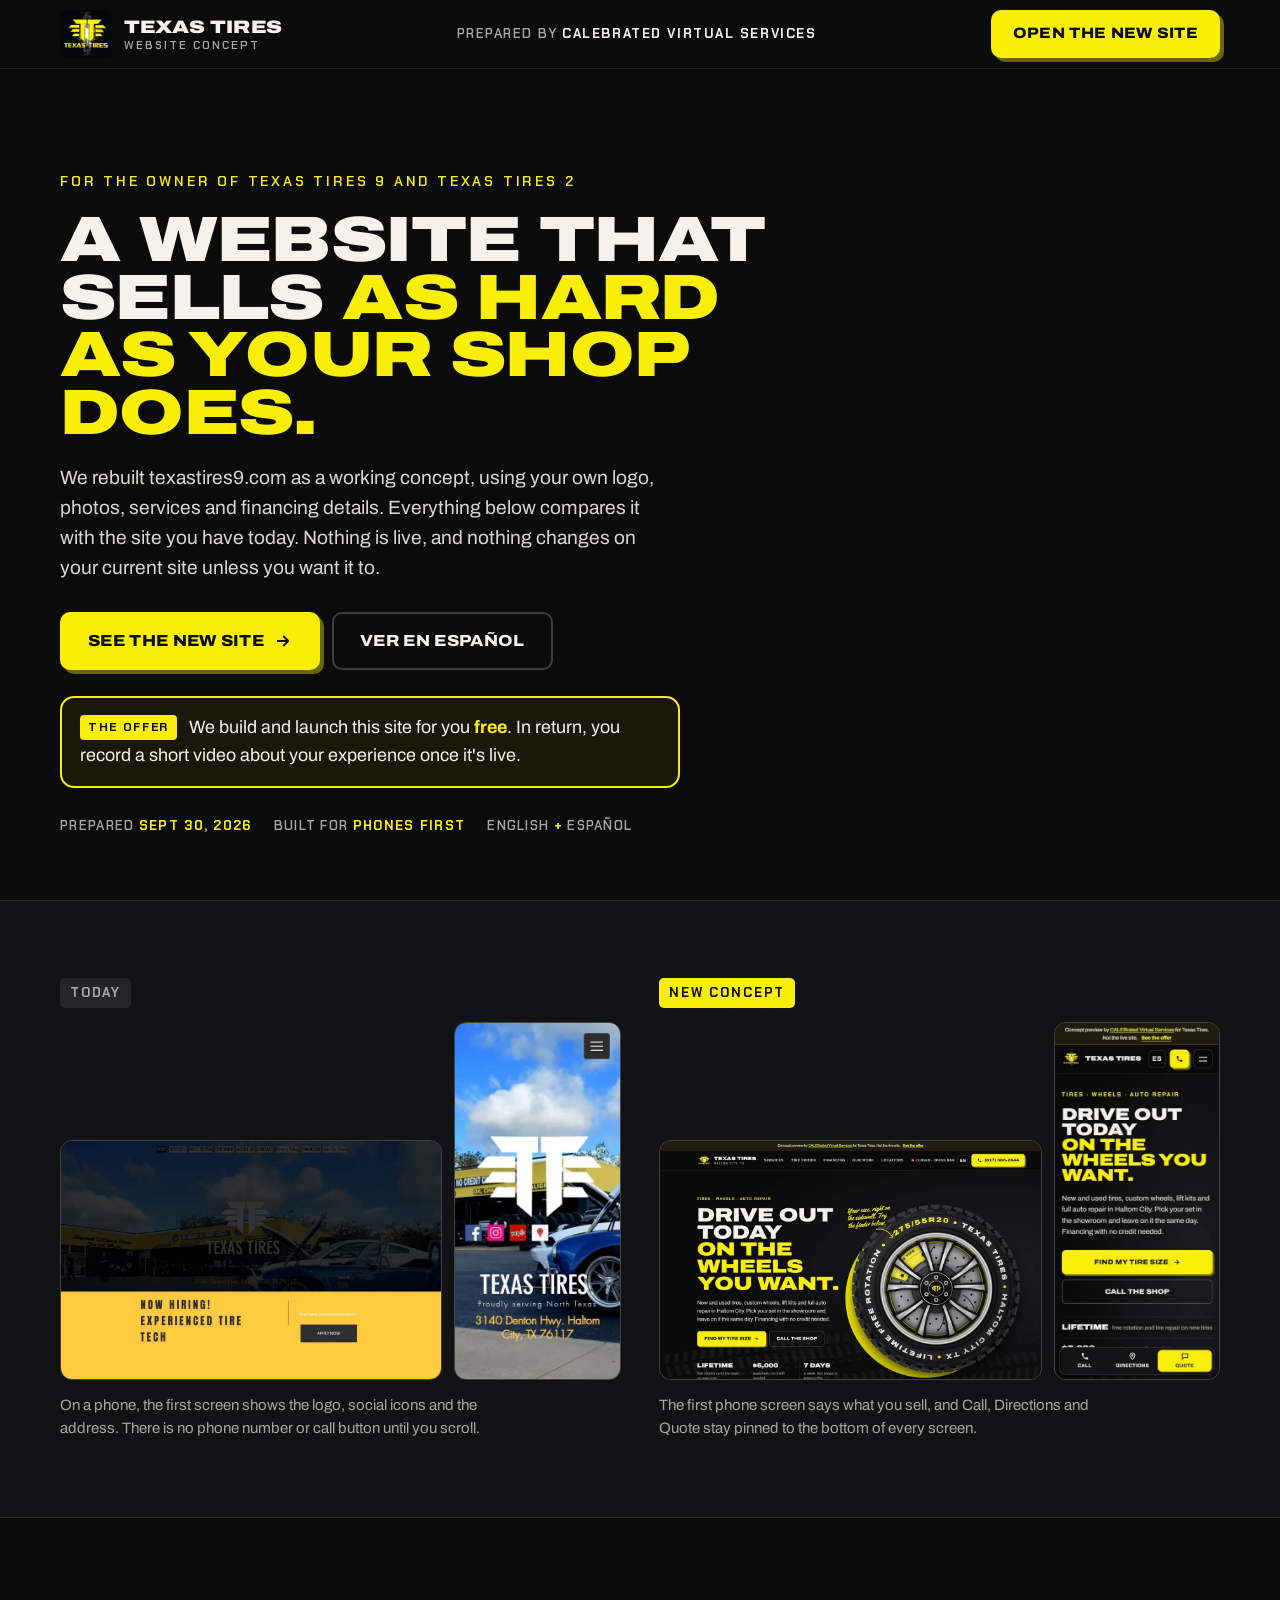
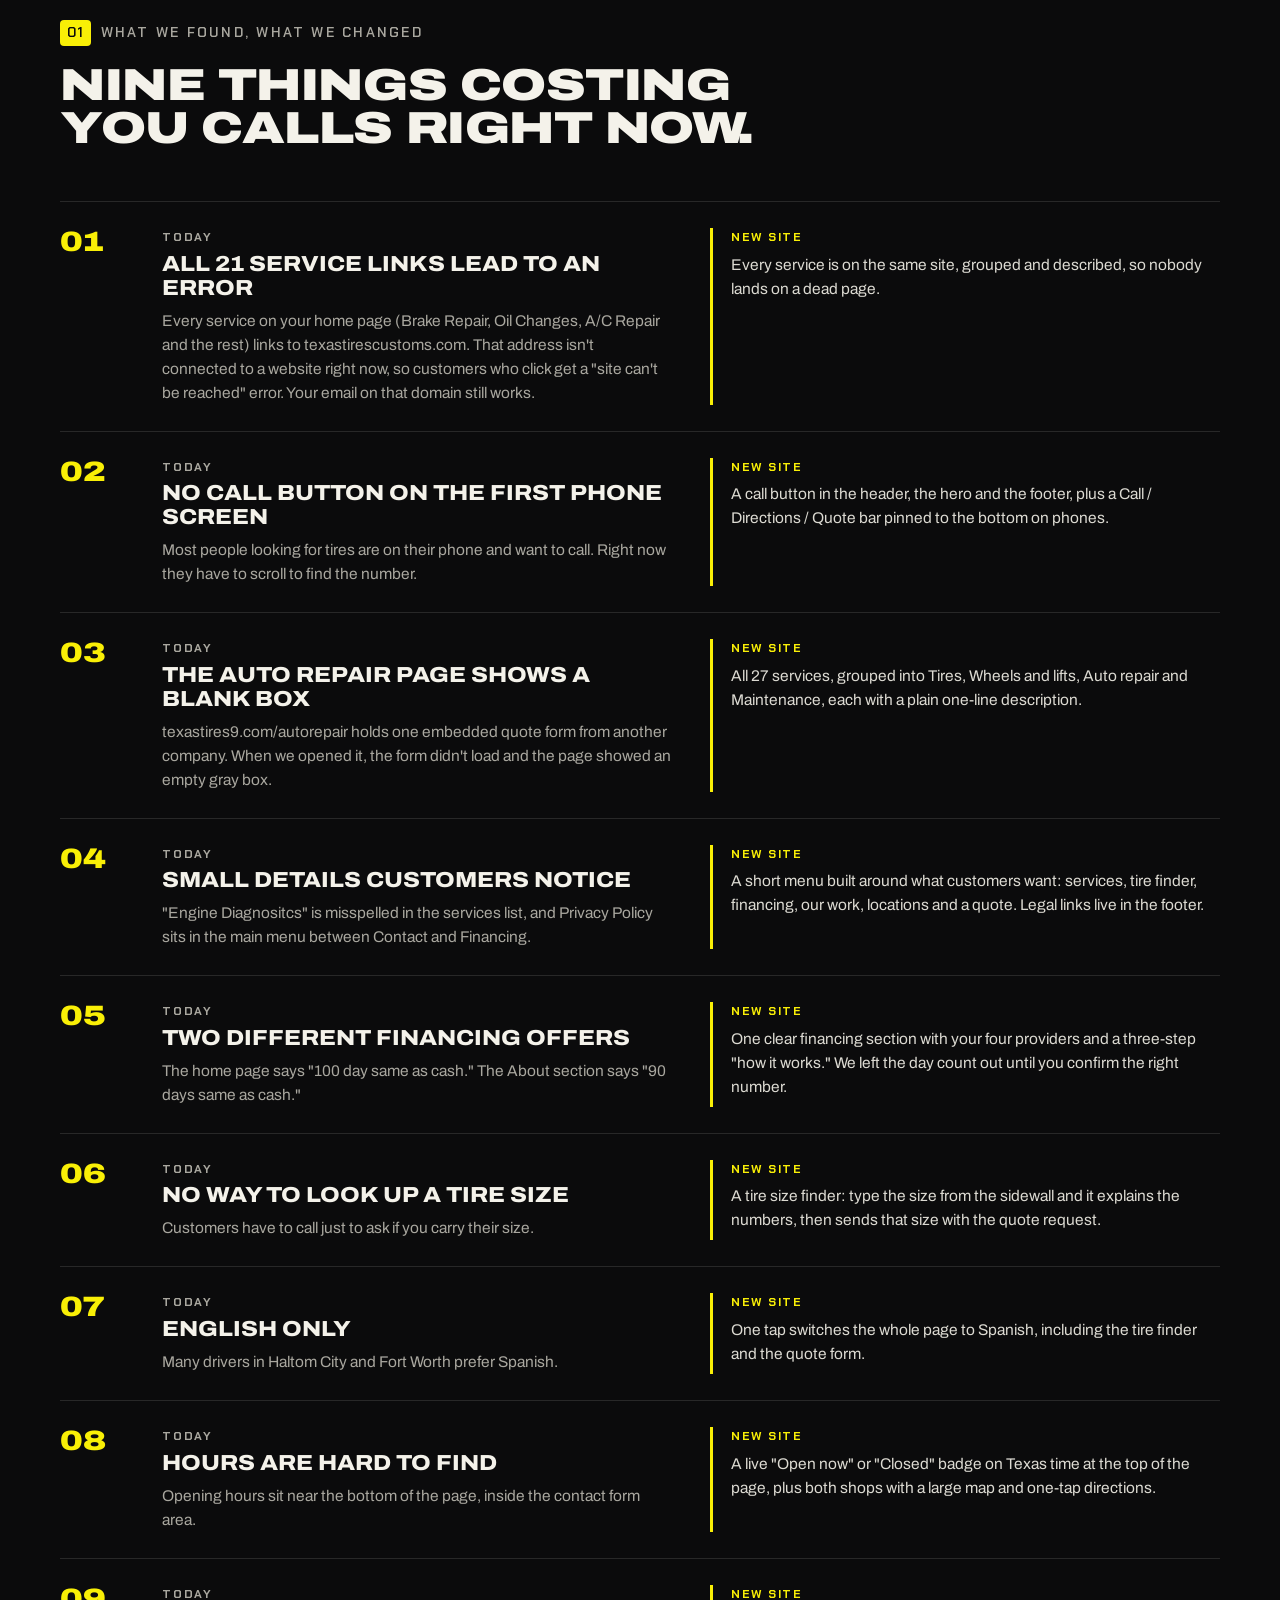
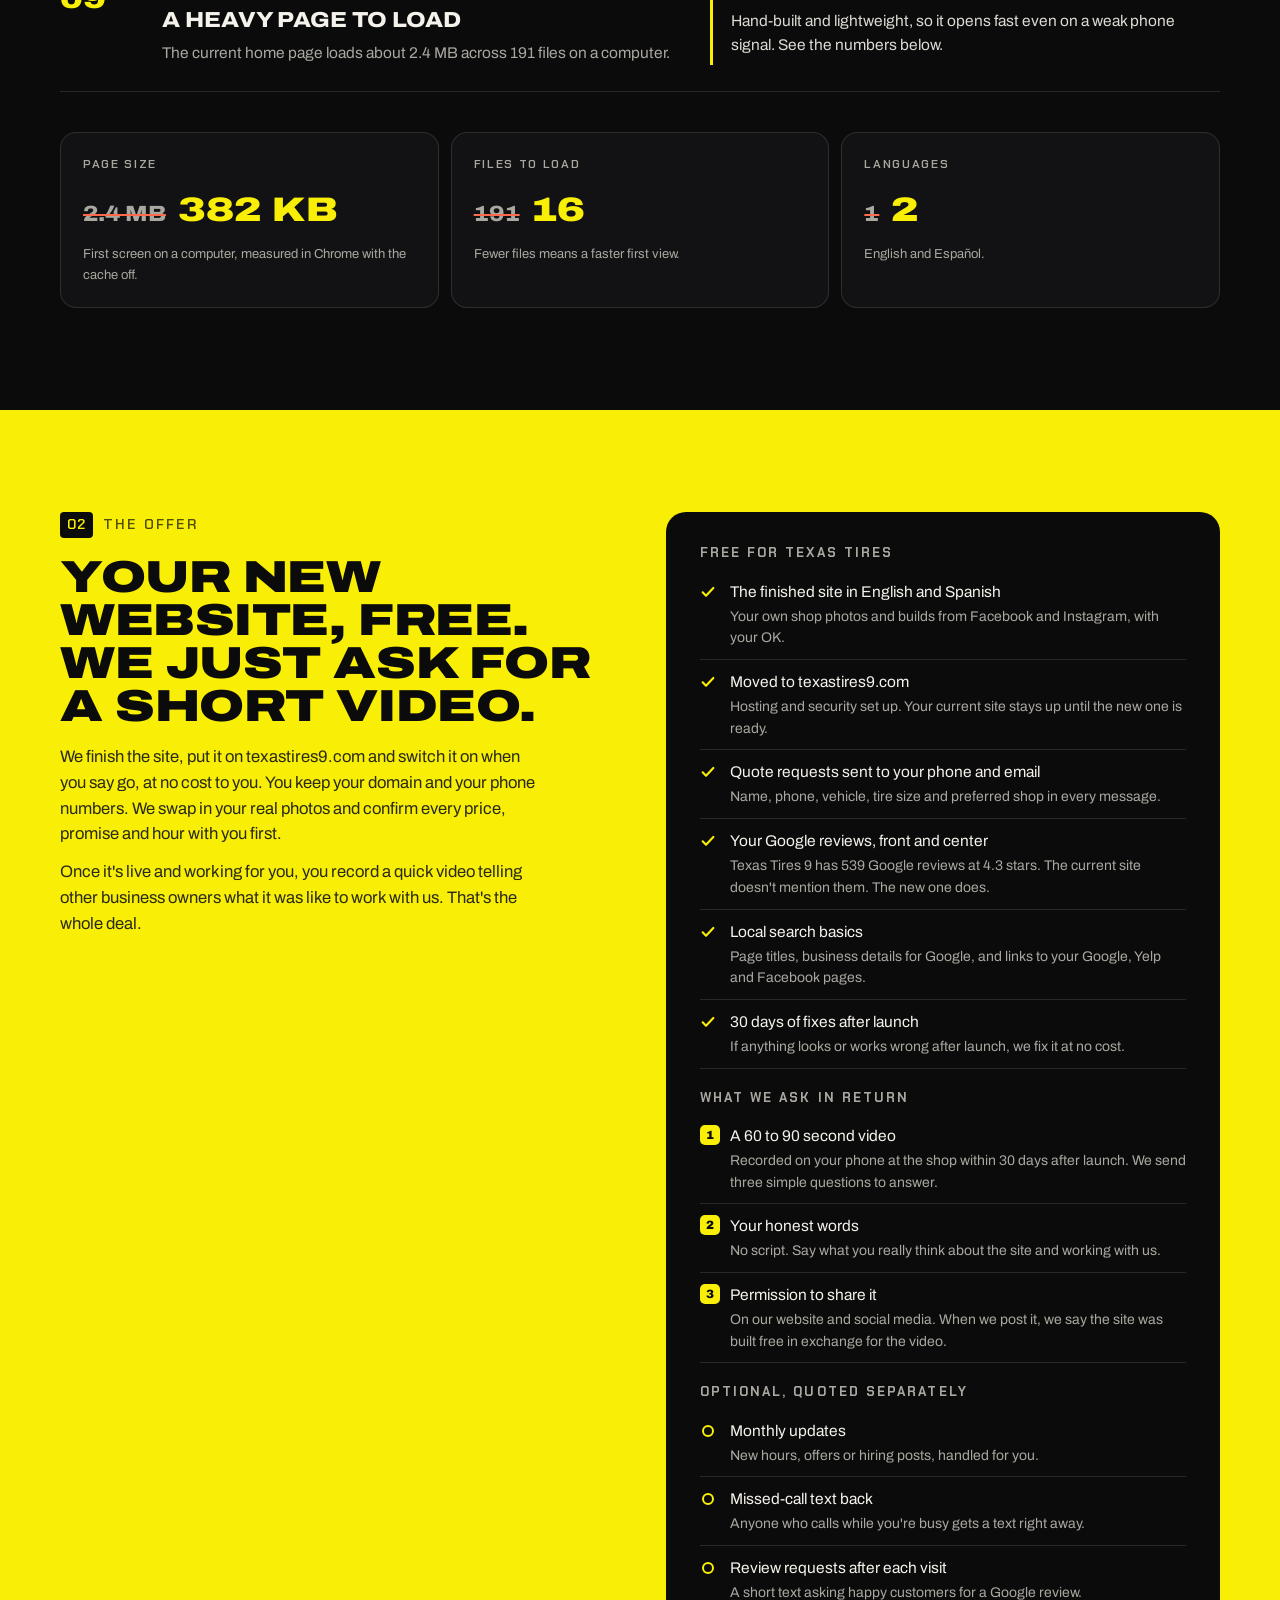
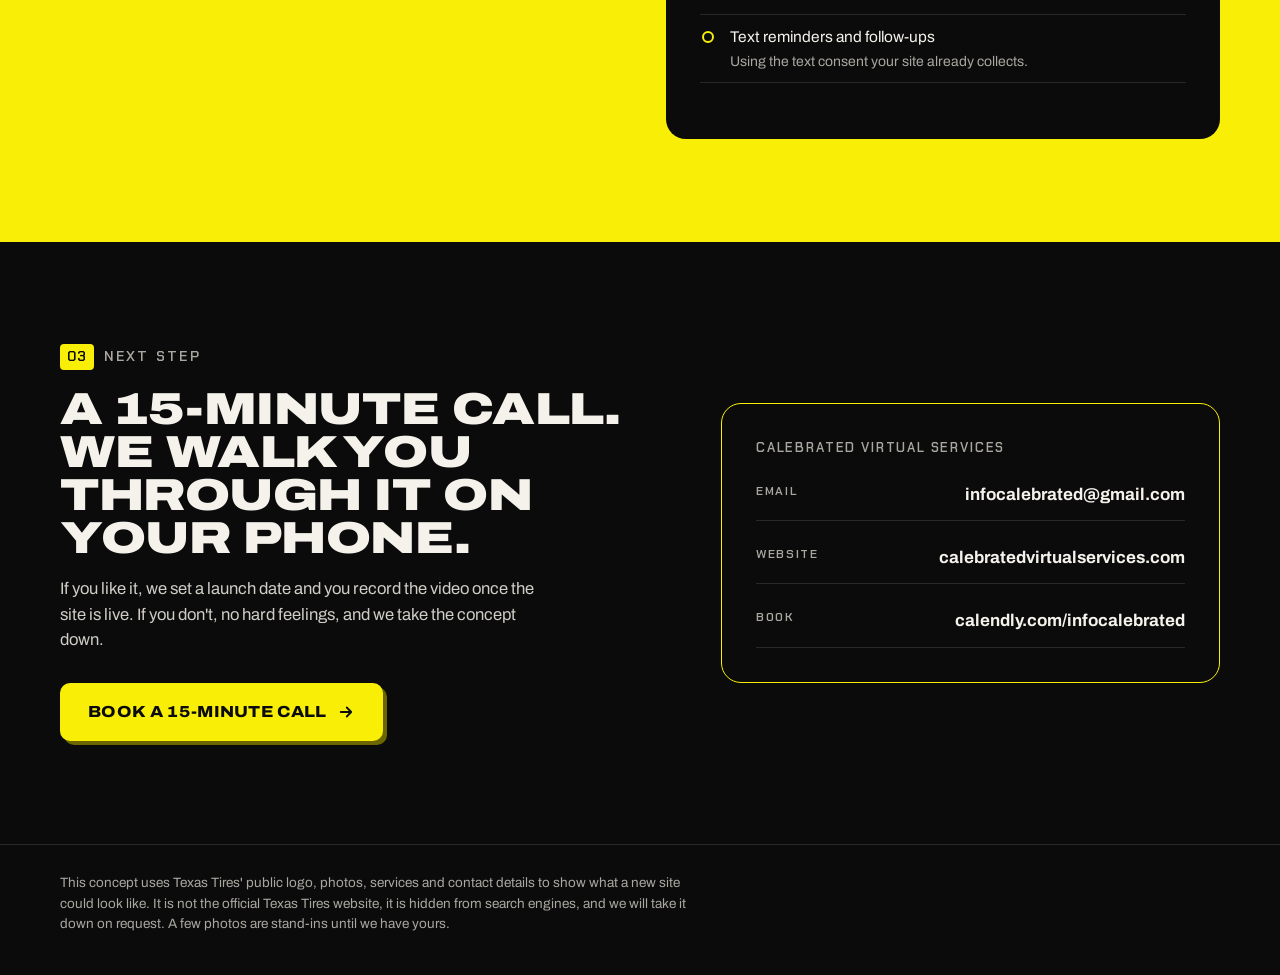
==== commit ca8a5114: "Make the hero wheel and tire size graphic look realistic Replace the flat SVG wheel with rendered la" ====
--- a/pitch.html
+++ b/pitch.html
@@ -18,7 +18,7 @@
 <link rel="preconnect" href="https://fonts.googleapis.com">
 <link rel="preconnect" href="https://fonts.gstatic.com" crossorigin>
 <link rel="stylesheet" href="https://fonts.googleapis.com/css2?family=Archivo:wdth,wght@62..125,400..900&family=Chakra+Petch:wght@500;600;700&family=Yellowtail&display=swap">
-<link rel="stylesheet" href="assets/css/styles.css?v=20260930e">
+<link rel="stylesheet" href="assets/css/styles.css?v=20261001a">
 <style>
   .p-top{border-bottom:1px solid var(--line)}
   .p-top .wrap{display:flex;justify-content:space-between;align-items:center;gap:16px;min-height:68px}
@@ -168,8 +168,8 @@
       <li class="fix"><div class="was"><b>Today</b><h3>A heavy page to load</h3><p>The current home page loads about 2.4 MB across 191 files on a computer.</p></div><div class="now"><b>New site</b><p>Hand-built and lightweight, so it opens fast even on a weak phone signal. See the numbers below.</p></div></li>
     </ol>
     <div class="speed" aria-label="Page weight comparison">
-      <div><p class="k">Page size</p><p class="v"><span class="old">2.4 MB</span><span class="new">166 KB</span></p><p class="note">First screen on a computer, measured in Chrome with the cache off.</p></div>
-      <div><p class="k">Files to load</p><p class="v"><span class="old">191</span><span class="new">11</span></p><p class="note">Fewer files means a faster first view.</p></div>
+      <div><p class="k">Page size</p><p class="v"><span class="old">2.4 MB</span><span class="new">382 KB</span></p><p class="note">First screen on a computer, measured in Chrome with the cache off.</p></div>
+      <div><p class="k">Files to load</p><p class="v"><span class="old">191</span><span class="new">16</span></p><p class="note">Fewer files means a faster first view.</p></div>
       <div><p class="k">Languages</p><p class="v"><span class="old">1</span><span class="new">2</span></p><p class="note">English and Español.</p></div>
     </div>
   </div>
--- a/assets/css/styles.css
+++ b/assets/css/styles.css
@@ -115,12 +115,17 @@
 .proof b{display:block;font-family:var(--display);font-stretch:125%;font-weight:900;text-transform:uppercase;font-size:22px;color:var(--chalk);margin-bottom:4px;letter-spacing:0}
 .hero-wheel{position:relative;justify-self:end;width:min(640px,48vw);aspect-ratio:1;margin-right:calc(var(--gutter) * -1.6)}
 .wheel-halo{position:absolute;inset:3%;border-radius:50%;background:var(--hivis);transform:translate(-7%,6%)}
-.wheel{position:relative;width:100%;height:100%;filter:drop-shadow(0 30px 40px rgba(0,0,0,.55));--rot:0deg}
-.wheel .spin{transform-box:view-box;transform-origin:50% 50%;transform:rotate(var(--rot))}
-.sidewall{font-family:var(--display);font-weight:900;font-stretch:125%;font-size:25px;letter-spacing:2px;fill:#e9e7df;fill-opacity:.9;paint-order:stroke;stroke:#050506;stroke-width:2px}
+.wheel{position:relative;width:100%;height:100%;--rot:0deg}
+.wheel::before{content:"";position:absolute;inset:1.5%;border-radius:50%;box-shadow:0 34px 60px rgba(0,0,0,.6),0 8px 18px rgba(0,0,0,.45)}
+.w-layer{position:absolute;inset:0;width:100%;height:100%;display:block}
+.wheel .spin{transform:rotate(var(--rot));will-change:transform}
+.w-light{position:absolute;inset:0;border-radius:50%;pointer-events:none;background:linear-gradient(135deg,rgba(255,255,255,.11) 0%,rgba(255,255,255,0) 42%,rgba(0,0,0,0) 58%,rgba(0,0,0,.4) 100%);-webkit-mask:radial-gradient(circle closest-side,transparent 66.4%,#000 67%,#000 96.6%,transparent 97.2%);mask:radial-gradient(circle closest-side,transparent 66.4%,#000 67%,#000 96.6%,transparent 97.2%)}
+.w-light::before{content:"";position:absolute;inset:0;border-radius:50%;background:conic-gradient(from 0deg,rgba(255,255,255,0) 0deg 100deg,rgba(255,255,255,.35) 126deg,rgba(255,255,255,0) 152deg 278deg,rgba(255,255,255,.9) 308deg,rgba(255,255,255,0) 338deg 360deg);-webkit-mask:radial-gradient(circle closest-side,transparent 59.8%,#000 60.3%,#000 65.9%,transparent 66.4%);mask:radial-gradient(circle closest-side,transparent 59.8%,#000 60.3%,#000 65.9%,transparent 66.4%)}
+.wheel::after{content:"";position:absolute;inset:0;border-radius:50%;pointer-events:none;background:linear-gradient(135deg,rgba(255,255,255,.08) 0%,rgba(255,255,255,0) 40%,rgba(0,0,0,.28) 100%),radial-gradient(circle closest-side,rgba(0,0,0,0) 48%,rgba(0,0,0,.4) 59.6%,rgba(0,0,0,0) 60%);-webkit-mask:radial-gradient(circle closest-side,#000 59.8%,transparent 60.2%);mask:radial-gradient(circle closest-side,#000 59.8%,transparent 60.2%)}
+.sidewall{font-family:var(--display);font-weight:900;font-stretch:125%;font-size:24px;letter-spacing:2px;fill:#e6e4dc;paint-order:stroke;stroke:#0a0a0b;stroke-width:2.4px;stroke-linejoin:round}
+.sidewall-shadow{fill:#000;stroke:#000;opacity:.75}
 .sidewall .dot{fill:#f9ef06}
 .sidewall .size-on-wheel{fill:var(--hivis);stroke:none}
-.cap{font-family:var(--display);font-weight:900;font-stretch:125%;font-size:19px;fill:var(--hivis)}
 .wheel-note{position:absolute;left:-2%;top:1%;font-family:var(--hand);font-size:26px;color:var(--hivis);transform:rotate(-5deg);max-width:15ch;line-height:1.05;text-shadow:0 2px 12px rgba(0,0,0,.8);margin:0}
 .note-arrow{display:block;width:74px;height:52px;margin:4px 0 0 60%;stroke:var(--hivis);stroke-width:2.4;stroke-linecap:round;stroke-linejoin:round}
 
@@ -153,10 +158,12 @@
 .chip:hover,.chip[aria-pressed="true"]{border-color:var(--hivis);color:var(--hivis);background:rgba(249,239,6,.06)}
 .decoder-visual{position:relative;background:var(--ink);border:1px solid var(--line);border-radius:22px;padding:clamp(18px,3vw,32px)}
 .decoder-visual .hand{position:absolute;top:-18px;right:24px;transform:rotate(-4deg);background:var(--asphalt);padding:0 10px}
-.arc{width:100%;height:auto;display:block;border-radius:12px}
+.arc-wrap{position:relative;aspect-ratio:640/350;border-radius:12px;overflow:hidden}
+.arc-bg,.arc{position:absolute;inset:0;width:100%;height:100%;display:block}
 .arc-text{font-family:var(--display);font-weight:900;font-stretch:125%;font-size:62px;letter-spacing:3px}
-.arc-text tspan{fill:#e9e7df;stroke:#050506;stroke-width:1.2px;paint-order:stroke;transition:fill .2s}
-.arc-text tspan.on{fill:var(--hivis);stroke:none}
+.arc-emboss tspan{fill:#000;stroke:#000;stroke-width:6px;stroke-linejoin:round}
+.arc-paint tspan{fill:#e8e6de;transition:fill .25s}
+.arc-paint tspan.on{fill:var(--hivis)}
 .specs{display:grid;grid-template-columns:repeat(2,minmax(0,1fr));gap:10px;margin:18px 0 0}
 .spec{border:1px solid var(--line);border-radius:12px;padding:14px 16px;cursor:default;transition:border-color .2s,background-color .2s}
 .spec:hover,.spec:focus-visible,.spec.on{border-color:rgba(249,239,6,.6);background:rgba(249,239,6,.05)}
@@ -418,3 +425,4 @@
 .rating b{font-family:var(--display);font-weight:900;font-stretch:112%;font-size:18px;color:var(--chalk)}
 .rating .stars{color:var(--hivis);letter-spacing:1px}
 .rating:hover span:last-child{text-decoration:underline;text-underline-offset:3px}
+@media (max-width:720px){.wheel-note{display:none}}
